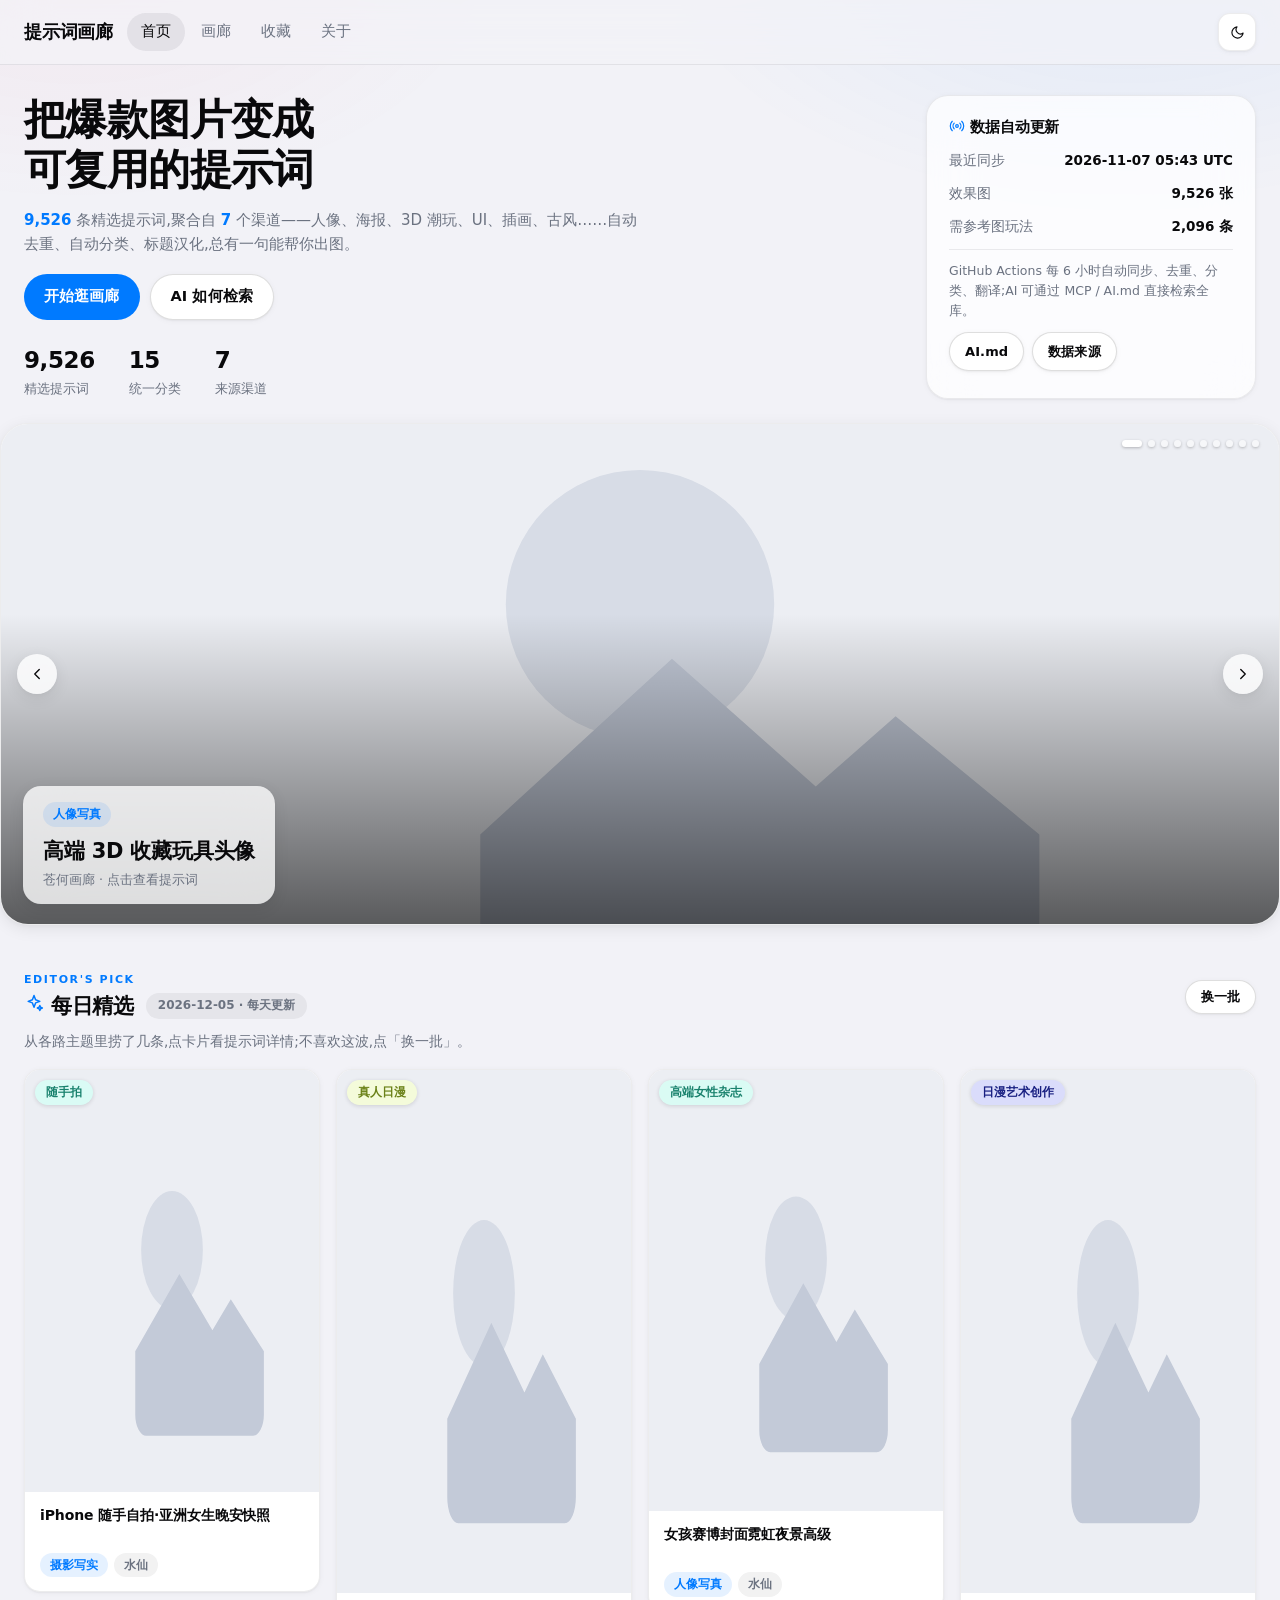
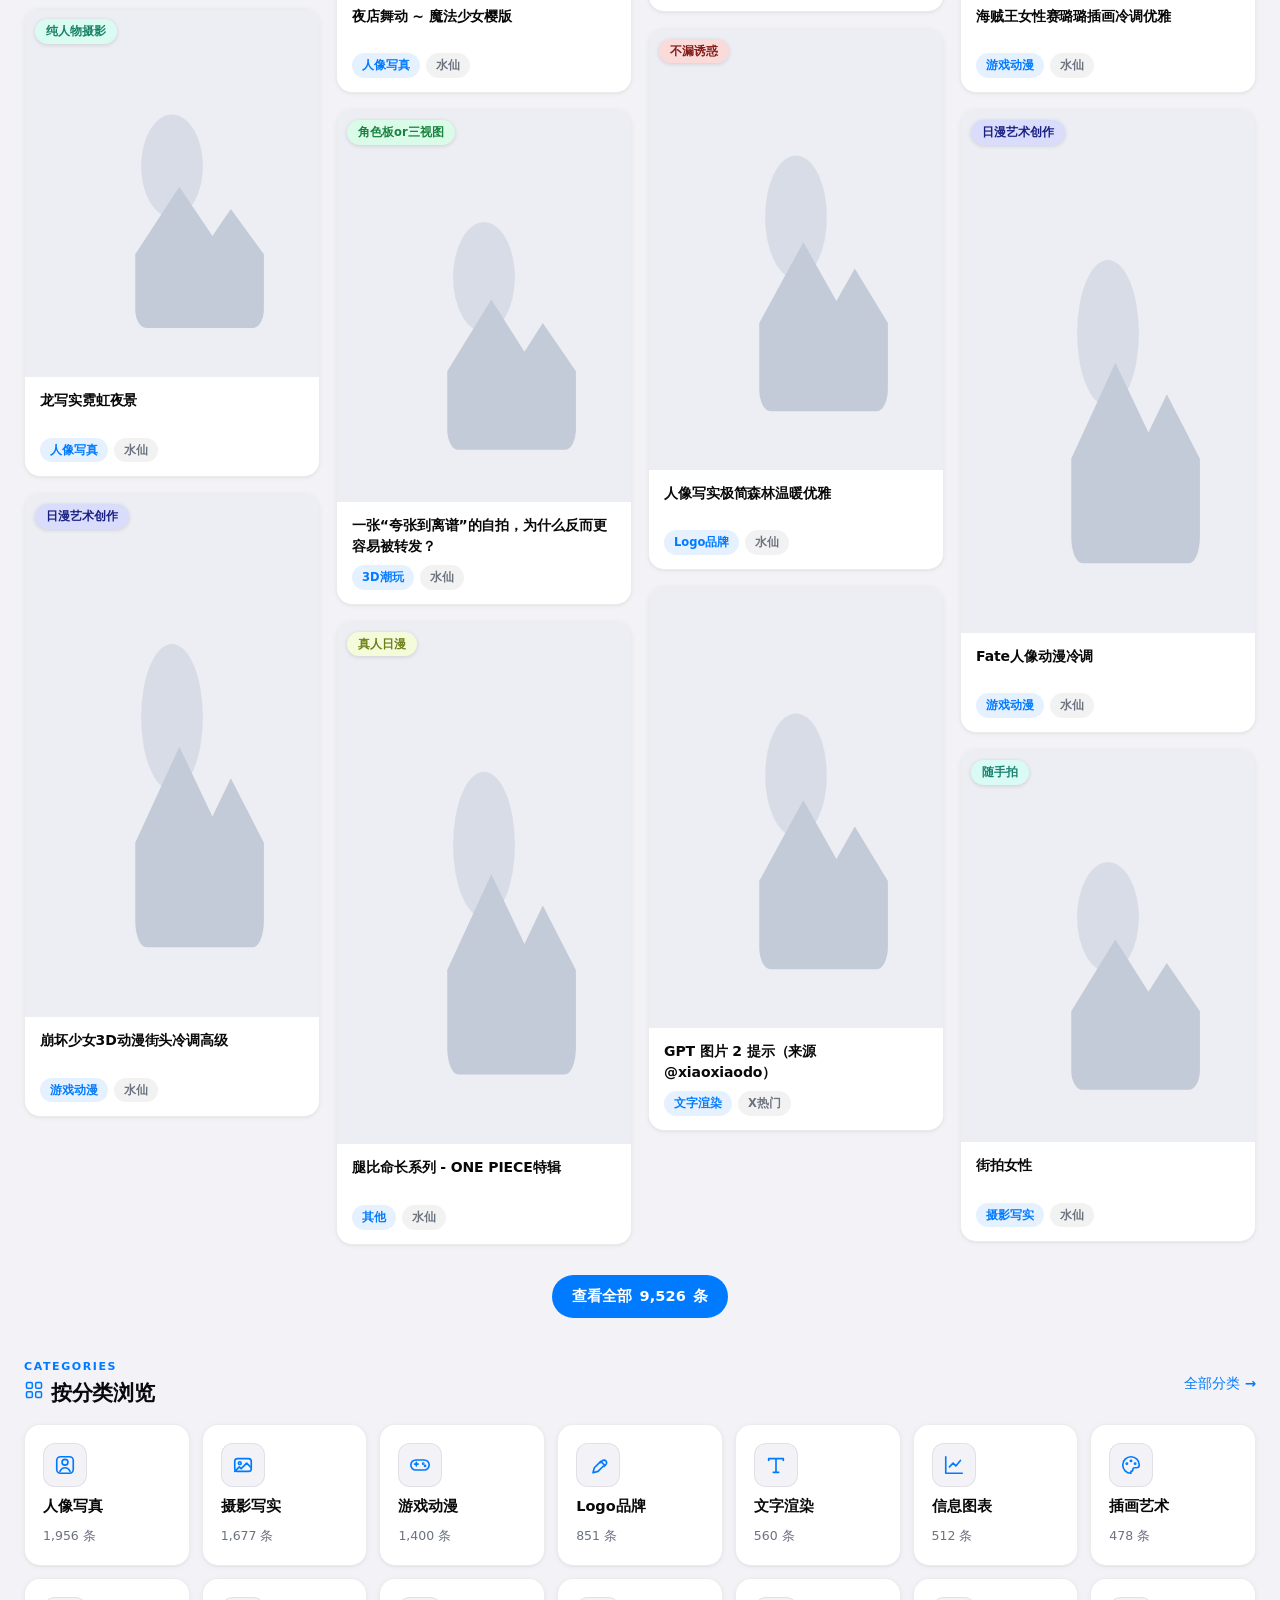
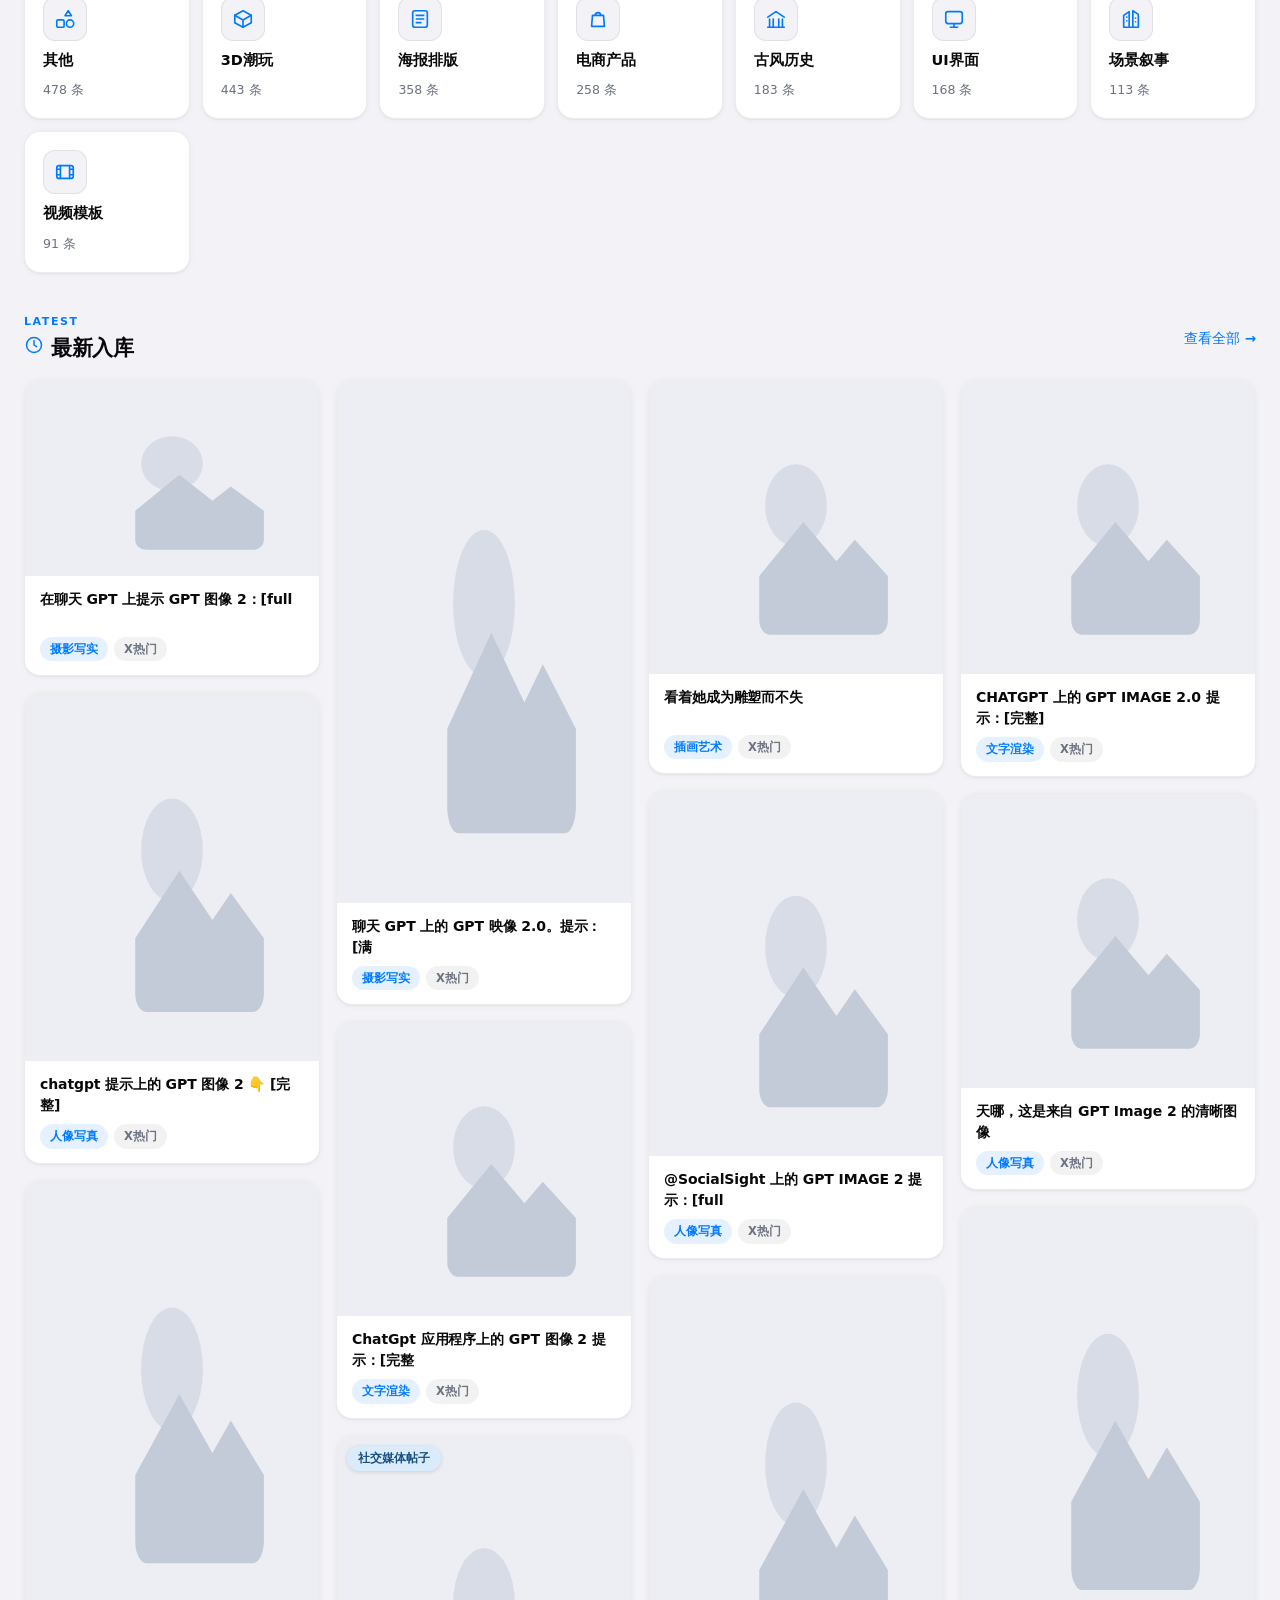
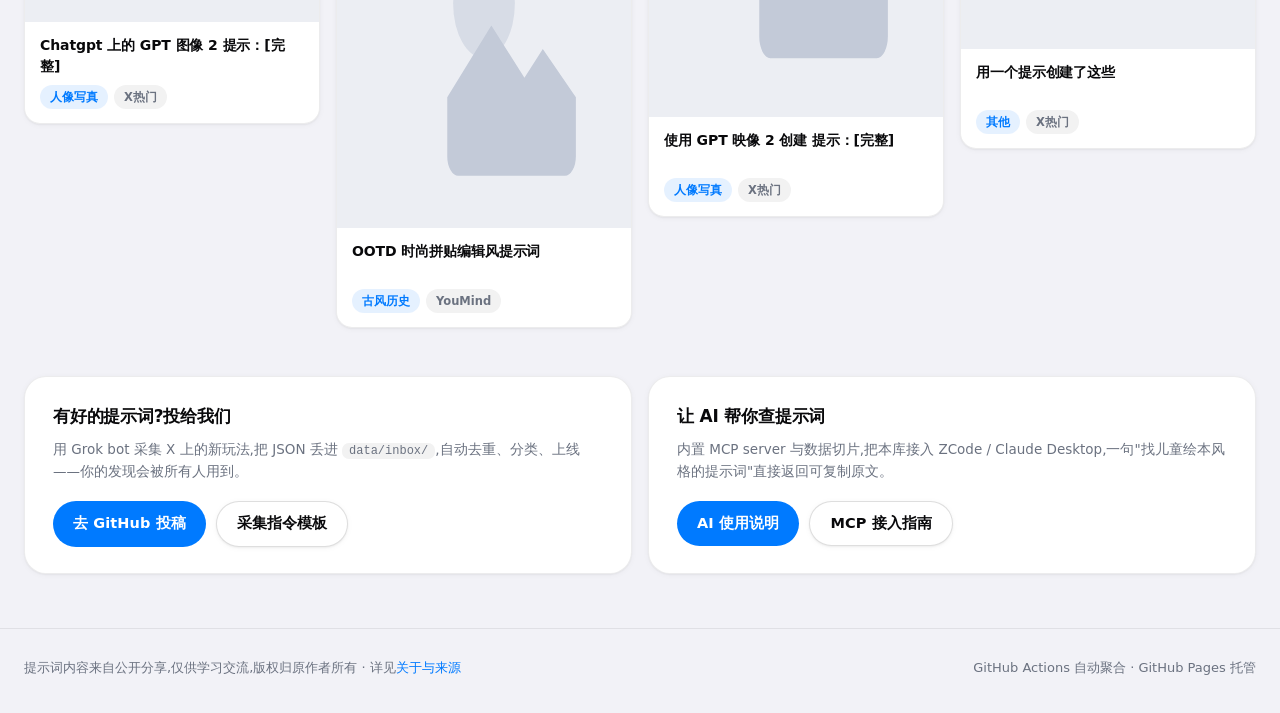
==== index.html @ 96fb5f34 "fix: 灯箱图片加载饥饿——主图 fetchpriority=high 插队,推荐/缩略图去懒加载立即拉取 网格慢图床占满每域名连接时,灯箱新请求排队饿死(复现:点未加载推荐卡后 主图与全部推荐图长" ====
<!DOCTYPE html>
<html lang="zh-CN">
<head>
  <meta charset="UTF-8">
  <meta name="viewport" content="width=device-width, initial-scale=1.0">
  <title>提示词画廊 · GPT Image 2 精选提示词聚合</title>
  <meta name="description" content="多渠道聚合的 GPT Image 2 提示词画廊:精选案例、分类导航、一键复制,支持 AI 检索。">
  <link rel="stylesheet" href="assets/css/style.css?v=18">
</head>
<body data-page="home">
  <header class="site-header">
    <div class="container inner">
      <a class="logo" href="index.html">提示词画廊</a>
      <nav class="nav">
        <a href="index.html" data-nav="home">首页</a>
        <a href="gallery.html" data-nav="gallery">画廊</a>
        <a href="favorites.html" data-nav="favorites">收藏</a>
        <a href="about.html" data-nav="about">关于</a>
      </nav>
      <div class="header-right">
        <button class="icon-btn" id="themeToggle" title="切换明暗主题" aria-label="切换明暗主题"></button>
      </div>
    </div>
  </header>

  <main>
    <!-- 双栏 Hero(信息位:标题+描述+CTA+统计 / 右侧数据卡) -->
    <section class="hero container">
      <div class="hero-grid">
        <div class="hero-left">
          <h1>把爆款图片变成<br>可复用的提示词</h1>
          <p class="sub"><b id="heroTotal">—</b> 条精选提示词,聚合自 <b id="heroSources">—</b> 个渠道——人像、海报、3D 潮玩、UI、插画、古风……自动去重、自动分类、标题汉化,总有一句能帮你出图。</p>
          <div class="hero-cta">
            <a class="btn blue" href="gallery.html">开始逛画廊</a>
            <a class="btn secondary" href="about.html">AI 如何检索</a>
          </div>
          <div class="hero-stats" id="heroStats"></div>
        </div>
        <aside class="hero-side card-glass">
          <div class="hs-title"><svg class="ico-svg" viewBox="0 0 24 24" fill="none" stroke="currentColor" stroke-width="1.8" stroke-linecap="round" stroke-linejoin="round"><circle cx="12" cy="12" r="2"/><path d="M7.8 16.2a6 6 0 0 1 0-8.4M16.2 7.8a6 6 0 0 1 0 8.4M4.9 19.1a10 10 0 0 1 0-14.2M19.1 4.9a10 10 0 0 1 0 14.2"/></svg> 数据自动更新</div>
          <div class="hs-row"><span>最近同步</span><b id="hsUpdated">—</b></div>
          <div class="hs-row"><span>效果图</span><b id="hsImages">—</b></div>
          <div class="hs-row"><span>需参考图玩法</span><b id="hsRef">—</b></div>
          <div class="hs-note">GitHub Actions 每 6 小时自动同步、去重、分类、翻译;AI 可通过 MCP / AI.md 直接检索全库。</div>
          <div class="hs-actions">
            <a class="btn secondary" href="AI.md" target="_blank">AI.md</a>
            <a class="btn secondary" href="ATTRIBUTION.md" target="_blank">数据来源</a>
          </div>
        </aside>
      </div>
    </section>

    <section class="carousel-section container">
      <div class="carousel" id="carousel">
        <div class="carousel-track" id="carouselTrack"></div>
        <button class="carousel-arrow prev" title="上一张">‹</button>
        <button class="carousel-arrow next" title="下一张">›</button>
        <div class="carousel-dots" id="carouselDots"></div>
      </div>
    </section>

    <section class="container">
      <div class="section-head">
        <div class="sh-left">
          <span class="sh-label">Editor's Pick</span>
          <div class="sh-title-row">
            <h2><svg class="sh-ico" viewBox="0 0 24 24" fill="none" stroke="currentColor" stroke-width="1.8" stroke-linecap="round" stroke-linejoin="round"><path d="M12 3l1.9 5.1L19 10l-5.1 1.9L12 17l-1.9-5.1L5 10l5.1-1.9z"/><path d="M19 15l.9 2.1L22 18l-2.1.9L19 21l-.9-2.1L16 18l2.1-.9z"/></svg> 每日精选</h2>
            <span class="daily-badge" id="dailyBadge"></span>
          </div>
        </div>
        <button class="btn secondary btn-sm push" id="dailyShuffle">换一批</button>
      </div>
      <p class="sec-sub">从各路主题里捞了几条,点卡片看提示词详情;不喜欢这波,点「换一批」。</p>
      <div class="waterfall" id="dailyGrid"></div>
      <div class="daily-more"><a class="btn blue" href="gallery.html?sort=hot">查看全部 <span id="dailyMoreN"></span> 条</a></div>
    </section>

    <section class="container">
      <div class="section-head">
        <div class="sh-left">
          <span class="sh-label">Categories</span>
          <h2><svg class="sh-ico" viewBox="0 0 24 24" fill="none" stroke="currentColor" stroke-width="1.8" stroke-linecap="round" stroke-linejoin="round"><rect x="3" y="3" width="7" height="7" rx="1.5"/><rect x="14" y="3" width="7" height="7" rx="1.5"/><rect x="3" y="14" width="7" height="7" rx="1.5"/><rect x="14" y="14" width="7" height="7" rx="1.5"/></svg> 按分类浏览</h2>
        </div>
        <a class="more" href="gallery.html">全部分类 →</a>
      </div>
      <div class="cat-grid" id="catGrid"></div>
    </section>

    <section class="container">
      <div class="section-head">
        <div class="sh-left">
          <span class="sh-label">Latest</span>
          <h2><svg class="sh-ico" viewBox="0 0 24 24" fill="none" stroke="currentColor" stroke-width="1.8" stroke-linecap="round" stroke-linejoin="round"><circle cx="12" cy="12" r="9"/><path d="M12 7v5l3 2"/></svg> 最新入库</h2>
        </div>
        <a class="more" href="gallery.html?sort=new">查看全部 →</a>
      </div>
      <div class="waterfall" id="latestGrid"></div>
    </section>

    <!-- 底部 CTA(水仙式双卡) -->
    <section class="container">
      <div class="cta-grid">
        <div class="cta-card">
          <h3>有好的提示词?投给我们</h3>
          <p>用 Grok bot 采集 X 上的新玩法,把 JSON 丢进 <code>data/inbox/</code>,自动去重、分类、上线——你的发现会被所有人用到。</p>
          <div class="cta-actions">
            <a class="btn blue" href="https://github.com/" target="_blank" rel="noreferrer">去 GitHub 投稿</a>
            <a class="btn secondary" href="grok-collect-prompt.txt" target="_blank">采集指令模板</a>
          </div>
        </div>
        <div class="cta-card">
          <h3>让 AI 帮你查提示词</h3>
          <p>内置 MCP server 与数据切片,把本库接入 ZCode / Claude Desktop,一句"找儿童绘本风格的提示词"直接返回可复制原文。</p>
          <div class="cta-actions">
            <a class="btn blue" href="AI.md" target="_blank">AI 使用说明</a>
            <a class="btn secondary" href="mcp/README.md" target="_blank">MCP 接入指南</a>
          </div>
        </div>
      </div>
    </section>
  </main>

  <footer class="site-footer">
    <div class="container inner">
      <span>提示词内容来自公开分享,仅供学习交流,版权归原作者所有 · 详见<a href="about.html">关于与来源</a></span>
      <span>GitHub Actions 自动聚合 · GitHub Pages 托管</span>
    </div>
  </footer>

  <script src="settings.js?v=18"></script>
  <script src="settings.local.js?v=18"></script>
  <script src="assets/js/data-loader.js?v=18"></script>
  <script src="assets/js/app.js?v=18"></script>
  <script src="assets/js/home.js?v=18"></script>
</body>
</html>
---- assets/css/style.css ----
/* ============================================================
   提示词画廊 · shadcn/ui × iOS 设计语言(浅色明亮 · 毛玻璃)
   ============================================================ */
:root {
  /* shadcn zinc 中性色 + iOS 分组背景 */
  --bg: #f2f2f7;                       /* iOS systemGroupedBackground */
  --card: #ffffff;
  --card-glass: rgba(255, 255, 255, 0.72);
  --card-glass-strong: rgba(255, 255, 255, 0.88);
  --fg: #09090b;                       /* zinc-950 */
  --muted-fg: #6b7280;                 /* zinc-500 */
  --faint-fg: #a1a1aa;                 /* zinc-400 */
  --border: rgba(24, 24, 27, 0.08);    /* hairline */
  --border-strong: rgba(24, 24, 27, 0.14);
  --ring: rgba(0, 122, 255, 0.35);     /* iOS blue focus ring */
  --blue: #007aff;                     /* iOS systemBlue */
  --blue-soft: rgba(0, 122, 255, 0.1);
  --green: #34c759;                    /* iOS systemGreen */
  --pink: #ff375f;
  --radius-sm: 10px;
  --radius: 16px;
  --radius-lg: 22px;
  --radius-xl: 28px;
  --shadow-sm: 0 1px 2px rgba(24, 24, 27, 0.05), 0 1px 6px rgba(24, 24, 27, 0.04);
  --shadow-md: 0 4px 16px rgba(24, 24, 27, 0.08), 0 2px 4px rgba(24, 24, 27, 0.04);
  --shadow-lg: 0 20px 60px rgba(24, 24, 27, 0.16);
  --glass-blur: blur(24px) saturate(1.8);
  --header-bg: rgba(242, 242, 247, 0.78);
}

/* 可选暗色(保留切换能力,默认浅色) */
[data-theme="dark"] {
  --bg: #0b0d12;
  --card: #16181f;
  --card-glass: rgba(22, 24, 31, 0.66);
  --card-glass-strong: rgba(22, 24, 31, 0.9);
  --fg: #f4f4f5;
  --muted-fg: #9ca3af;
  --faint-fg: #6b7280;
  --border: rgba(255, 255, 255, 0.09);
  --border-strong: rgba(255, 255, 255, 0.18);
  --ring: rgba(10, 132, 255, 0.45);
  --blue: #0a84ff;
  --blue-soft: rgba(10, 132, 255, 0.16);
  --shadow-sm: 0 1px 3px rgba(0, 0, 0, 0.4);
  --shadow-md: 0 6px 24px rgba(0, 0, 0, 0.45);
  --shadow-lg: 0 24px 70px rgba(0, 0, 0, 0.55);
  --header-bg: rgba(13, 15, 20, 0.72);
}

* { box-sizing: border-box; }
html { scroll-behavior: smooth; }

body {
  margin: 0;
  background: var(--bg);
  color: var(--fg);
  font-family: -apple-system, BlinkMacSystemFont, "SF Pro Text", "PingFang SC",
    "Microsoft YaHei UI", "Microsoft YaHei", system-ui, sans-serif;
  line-height: 1.62;
  min-height: 100vh;
  -webkit-font-smoothing: antialiased;
  transition: background 0.3s ease, color 0.3s ease;
}

/* 明亮环境光晕(iOS 壁纸感,极克制) */
body::before {
  content: "";
  position: fixed; inset: 0; z-index: -1; pointer-events: none;
  background:
    radial-gradient(760px 420px at 88% -6%, rgba(0, 122, 255, 0.07), transparent 62%),
    radial-gradient(700px 400px at 6% -4%, rgba(255, 55, 95, 0.05), transparent 60%),
    radial-gradient(680px 420px at 55% 108%, rgba(52, 199, 89, 0.05), transparent 60%);
}
[data-theme="dark"] body::before {
  background:
    radial-gradient(760px 420px at 88% -6%, rgba(10, 132, 255, 0.12), transparent 62%),
    radial-gradient(700px 400px at 6% -4%, rgba(191, 90, 242, 0.09), transparent 60%);
}

::selection { background: rgba(0, 122, 255, 0.18); }

::-webkit-scrollbar { width: 10px; height: 10px; }
::-webkit-scrollbar-thumb { background: rgba(24, 24, 27, 0.18); border-radius: 999px; border: 2px solid transparent; background-clip: padding-box; }
::-webkit-scrollbar-thumb:hover { background: rgba(24, 24, 27, 0.3); background-clip: padding-box; }
[data-theme="dark"] ::-webkit-scrollbar-thumb { background: rgba(255,255,255,0.18); background-clip: padding-box; }
::-webkit-scrollbar-track { background: transparent; }

a { color: var(--blue); text-decoration: none; }
a:hover { text-decoration: none; }
img { max-width: 100%; display: block; }
button { font-family: inherit; }
:focus-visible { outline: none; box-shadow: 0 0 0 3px var(--ring); border-radius: 10px; }

.container { max-width: 1320px; margin: 0 auto; padding: 0 24px; }

/* ---------- 顶栏(iOS 毛玻璃 bar) ---------- */
.site-header {
  position: sticky; top: 0; z-index: 50;
  backdrop-filter: var(--glass-blur);
  -webkit-backdrop-filter: var(--glass-blur);
  background: var(--header-bg);
  border-bottom: 1px solid var(--border);
}
.site-header .inner { display: flex; align-items: center; gap: 14px; height: 64px; }
.logo {
  font-weight: 800; font-size: 18px; letter-spacing: -0.2px; white-space: nowrap;
  color: var(--fg);
}
.logo b { color: var(--blue); font-weight: 800; }
.nav { display: flex; gap: 2px; flex: 1; }
.nav a {
  color: var(--muted-fg); padding: 7px 14px; border-radius: 999px; font-size: 14.5px;
  font-weight: 550; white-space: nowrap; transition: color 0.15s, background 0.15s;
}
.nav a:hover { color: var(--fg); background: rgba(24, 24, 27, 0.05); }
.nav a.active { color: var(--fg); background: rgba(24, 24, 27, 0.07); }
[data-theme="dark"] .nav a:hover { background: rgba(255,255,255,0.06); }
[data-theme="dark"] .nav a.active { background: rgba(255,255,255,0.1); }
.header-right { display: flex; gap: 8px; align-items: center; }
.icon-btn {
  width: 38px; height: 38px; border-radius: 12px; cursor: pointer;
  background: var(--card); border: 1px solid var(--border); color: var(--fg);
  font-size: 15px; display: flex; align-items: center; justify-content: center;
  box-shadow: var(--shadow-sm);
  transition: transform 0.15s, background 0.15s;
}
.icon-btn:hover { transform: translateY(-1px); background: var(--card); }

/* ---------- Hero(双栏信息位:左标题/描述/CTA/统计,右数据卡) ---------- */
.hero { padding: 30px 24px 4px; }
.hero-grid { display: grid; grid-template-columns: minmax(0, 1fr) 330px; gap: 26px; align-items: stretch; }
@media (max-width: 960px) { .hero-grid { grid-template-columns: 1fr; } }
.hero h1 {
  font-size: clamp(28px, 3.6vw, 42px); margin: 0 0 12px;
  font-weight: 800; letter-spacing: -0.6px; line-height: 1.2;
  color: var(--fg);
}
.hero .sub {
  color: var(--muted-fg); font-size: 15px; max-width: 620px; margin: 0 0 18px;
}
.hero .sub b { color: var(--blue); font-weight: 750; }
.hero-cta { display: flex; gap: 10px; flex-wrap: wrap; margin-bottom: 22px; }
.hero-stats { display: flex; flex-wrap: wrap; gap: 10px 34px; }
.hero-stats .s .n { font-size: 23px; font-weight: 800; letter-spacing: -0.4px; color: var(--fg); }
.hero-stats .s .l { color: var(--muted-fg); font-size: 12.5px; }

/* 右侧数据卡 */
.card-glass {
  background: var(--card-glass);
  border: 1px solid var(--border); border-radius: var(--radius-lg);
  backdrop-filter: var(--glass-blur); -webkit-backdrop-filter: var(--glass-blur);
  box-shadow: var(--shadow-sm);
  padding: 20px 22px;
}
.hero-side { display: flex; flex-direction: column; gap: 11px; }
.hs-title { font-weight: 750; font-size: 14.5px; letter-spacing: -0.1px; }
.hs-row { display: flex; justify-content: space-between; align-items: baseline; font-size: 13.5px; color: var(--muted-fg); }
.hs-row b { color: var(--fg); font-weight: 700; }
.hs-note { font-size: 12.5px; color: var(--muted-fg); line-height: 1.6; border-top: 1px solid var(--border); padding-top: 11px; }
.hs-actions { display: flex; gap: 8px; }
.hs-actions .btn { padding: 8px 15px; font-size: 13px; }

/* ---------- 搜索条(通用) ---------- */
.hero-search {
  margin: 20px auto 0; display: flex; gap: 8px; max-width: 640px;
  padding: 7px 7px 7px 20px; border-radius: 999px;
  background: var(--card-glass);
  border: 1px solid var(--border);
  backdrop-filter: var(--glass-blur); -webkit-backdrop-filter: var(--glass-blur);
  box-shadow: var(--shadow-sm);
  transition: box-shadow 0.2s, border-color 0.2s;
}
.hero-search:focus-within { border-color: var(--blue); box-shadow: 0 0 0 4px var(--ring), var(--shadow-sm); }
.hero-search input {
  flex: 1; padding: 9px 0; font-size: 15.5px;
  background: transparent; color: var(--fg); border: none; outline: none; min-width: 0;
}
.hero-search input::placeholder { color: var(--faint-fg); }
.hero-search .btn { border-radius: 999px; }

/* ---------- 按钮(shadcn primary/secondary × iOS 胶囊) ---------- */
.btn {
  display: inline-flex; align-items: center; gap: 7px;
  padding: 10px 20px; border-radius: 999px; border: none; cursor: pointer;
  font-size: 14.5px; font-weight: 650; letter-spacing: 0.1px;
  background: var(--fg); color: var(--card);
  transition: transform 0.12s, opacity 0.15s, box-shadow 0.15s;
}
.btn:hover { transform: translateY(-1px); opacity: 0.92; }
.btn:active { transform: scale(0.98); }
.btn.blue { background: var(--blue); color: #fff; }
.btn.secondary {
  background: var(--card); color: var(--fg); border: 1px solid var(--border-strong);
  box-shadow: var(--shadow-sm);
}
.btn.secondary:hover { background: var(--card); opacity: 1; border-color: rgba(24,24,27,0.22); }

/* ---------- 区块标题 ---------- */
.section-head { display: flex; align-items: center; gap: 12px; margin: 40px 0 14px; flex-wrap: wrap; }
.section-head h2 { font-size: 21px; margin: 0; font-weight: 750; letter-spacing: -0.3px; }
.section-head .more { font-size: 13.5px; color: var(--blue); font-weight: 550; margin-left: auto; }
.section-head .more:hover { opacity: 0.8; }
.sh-left { display: flex; flex-direction: column; gap: 0; }
.sh-title-row { display: flex; align-items: center; gap: 12px; flex-wrap: wrap; }
.section-head .push { margin-left: auto; }
.daily-more { text-align: center; margin-top: 30px; }
.sh-label {
  font-size: 11px; font-weight: 750; letter-spacing: 1.6px; text-transform: uppercase;
  color: var(--blue);
}
.sec-sub { color: var(--muted-fg); font-size: 13.5px; margin: -6px 0 16px; }
.btn-sm { padding: 7px 15px; font-size: 13px; }

/* 每日精选日期徽标 */
.daily-badge {
  font-size: 12px; font-weight: 650; color: var(--muted-fg);
  background: rgba(24, 24, 27, 0.055); border-radius: 999px; padding: 3px 12px;
}
[data-theme="dark"] .daily-badge { background: rgba(255,255,255,0.08); }

/* ---------- 底部 CTA 双卡 ---------- */
.cta-grid { display: grid; grid-template-columns: 1fr 1fr; gap: 16px; margin-top: 48px; }
@media (max-width: 820px) { .cta-grid { grid-template-columns: 1fr; } }
.cta-card {
  background: var(--card); border: 1px solid var(--border); border-radius: var(--radius-lg);
  box-shadow: var(--shadow-sm); padding: 26px 28px;
}
.cta-card h3 { margin: 0 0 8px; font-size: 17px; font-weight: 750; letter-spacing: -0.2px; }
.cta-card p { margin: 0 0 18px; color: var(--muted-fg); font-size: 13.5px; }
.cta-card code { background: rgba(24, 24, 27, 0.055); padding: 1px 7px; border-radius: 7px; font-size: 12px; }
[data-theme="dark"] .cta-card code { background: rgba(255,255,255,0.08); }
.cta-actions { display: flex; gap: 10px; flex-wrap: wrap; }

/* ---------- 轮播(iOS 圆角大卡,置顶) ---------- */
.carousel-section { padding: 20px 0 6px; }
.carousel {
  position: relative; border-radius: var(--radius-xl); overflow: hidden;
  background: var(--card);
  box-shadow: var(--shadow-md);
  border: 1px solid var(--border);
}
.carousel-track { display: flex; transition: transform 0.55s cubic-bezier(0.32, 0.72, 0, 1); }
.carousel-slide {
  min-width: 100%; position: relative; cursor: pointer;
  aspect-ratio: 21 / 9; max-height: 500px; overflow: hidden;
}
@media (max-width: 720px) { .carousel-slide { aspect-ratio: 4 / 3; } }
.carousel-slide img { width: 100%; height: 100%; object-fit: cover; }
.carousel-slide .shade {
  position: absolute; inset: 0;
  background: linear-gradient(180deg, rgba(0,0,0,0) 38%, rgba(0, 0, 0, 0.62) 100%);
}
.carousel-caption {
  position: absolute; left: 22px; bottom: 20px;
  padding: 14px 20px; border-radius: 18px; max-width: min(620px, 82%);
  background: rgba(255, 255, 255, 0.78);
  backdrop-filter: var(--glass-blur); -webkit-backdrop-filter: var(--glass-blur);
  box-shadow: var(--shadow-md);
}
.carousel-caption .tag {
  display: inline-block; font-size: 12px; font-weight: 650; padding: 3px 10px; border-radius: 999px;
  background: var(--blue-soft); color: var(--blue); margin-bottom: 7px;
}
.carousel-caption h3 { margin: 0 0 2px; font-size: clamp(16px, 2.2vw, 21px); font-weight: 750; color: var(--fg); letter-spacing: -0.2px; }
.carousel-caption .src { color: var(--muted-fg); font-size: 12.5px; }
.carousel-arrow {
  position: absolute; top: 50%; transform: translateY(-50%);
  width: 40px; height: 40px; border-radius: 50%;
  border: none; background: rgba(255, 255, 255, 0.82);
  backdrop-filter: blur(16px) saturate(1.6); -webkit-backdrop-filter: blur(16px) saturate(1.6);
  color: var(--fg); font-size: 17px; cursor: pointer; z-index: 2;
  box-shadow: var(--shadow-md);
  display: flex; align-items: center; justify-content: center;
  transition: transform 0.15s, background 0.15s;
}
.carousel-arrow:hover { transform: translateY(-50%) scale(1.07); background: rgba(255,255,255,0.95); }
.carousel-arrow.prev { left: 16px; }
.carousel-arrow.next { right: 16px; }
.carousel-dots { position: absolute; right: 20px; top: 16px; display: flex; gap: 6px; z-index: 2; }
.carousel-dots span {
  width: 7px; height: 7px; border-radius: 999px; background: rgba(255, 255, 255, 0.55);
  cursor: pointer; transition: all 0.25s;
  box-shadow: 0 1px 3px rgba(0,0,0,0.25);
}
.carousel-dots span.on { background: #fff; width: 20px; }

/* ---------- 分类卡片(shadcn card) ---------- */
.cat-grid {
  display: grid; gap: 12px;
  grid-template-columns: repeat(auto-fill, minmax(158px, 1fr));
}
.cat-card {
  display: flex; flex-direction: column; gap: 8px; align-items: flex-start;
  padding: 18px; border-radius: var(--radius);
  background: var(--card); border: 1px solid var(--border);
  box-shadow: var(--shadow-sm);
  transition: transform 0.18s, box-shadow 0.18s, border-color 0.18s;
}
.cat-card:hover { transform: translateY(-3px); box-shadow: var(--shadow-md); border-color: var(--border-strong); }
.cat-card .ico {
  font-size: 24px; width: 44px; height: 44px; border-radius: 12px;
  display: flex; align-items: center; justify-content: center;
  background: var(--bg); border: 1px solid var(--border);
}
.cat-card .name { font-weight: 700; font-size: 14.5px; color: var(--fg); }
.cat-card .count { color: var(--muted-fg); font-size: 12.5px; }

/* ---------- 统计条 ---------- */
.stats-bar {
  display: flex; flex-wrap: wrap; gap: 12px 44px;
  padding: 22px 28px; margin-top: 36px;
  background: var(--card); border: 1px solid var(--border); border-radius: var(--radius-lg);
  box-shadow: var(--shadow-sm);
}
.stats-bar .item .num { font-size: 26px; font-weight: 800; letter-spacing: -0.5px; color: var(--fg); }
.stats-bar .item .lbl { color: var(--muted-fg); font-size: 12.5px; }

/* ---------- 瀑布流(JS masonry:最短列分配,底部紧凑) ---------- */
.waterfall { display: flex; gap: 16px; align-items: flex-start; margin-top: 8px; }
.waterfall .m-col { flex: 1 1 0; min-width: 0; display: flex; flex-direction: column; gap: 16px; }
.card {
  background: var(--card); border: 1px solid var(--border);
  border-radius: var(--radius); overflow: hidden; cursor: pointer;
  box-shadow: var(--shadow-sm);
  transition: transform 0.18s, box-shadow 0.18s, opacity 0.4s;
}
.card:hover { transform: translateY(-3px); box-shadow: var(--shadow-md); }
.card .thumb { position: relative; background: var(--bg); min-height: 120px; overflow: hidden; }
.card .thumb img {
  width: 100%; opacity: 0; transition: opacity 0.35s ease, transform 0.4s cubic-bezier(0.32, 0.72, 0, 1);
}
.card .thumb img.ok { opacity: 1; }
.card:hover .thumb img { transform: scale(1.035); }
.card .thumb .ph {
  width: 100%; aspect-ratio: 4/3; display: flex; align-items: center; justify-content: center;
  color: var(--faint-fg);
}
.card .fav-btn {
  position: absolute; top: 10px; right: 10px; z-index: 2;
  width: 34px; height: 34px; border-radius: 50%; border: none; cursor: pointer;
  background: rgba(255, 255, 255, 0.8); color: var(--fg);
  backdrop-filter: blur(14px) saturate(1.6); -webkit-backdrop-filter: blur(14px) saturate(1.6);
  box-shadow: var(--shadow-sm);
  display: flex; align-items: center; justify-content: center;
  opacity: 0; transform: translateY(-4px); transition: all 0.18s;
}
.card:hover .fav-btn, .card .fav-btn.on { opacity: 1; transform: translateY(0); }
.card .fav-btn.on { color: var(--pink); }
.card .fav-btn.on .ico-svg { fill: var(--pink); stroke: var(--pink); }
.sub-badge {
  position: absolute; top: 10px; left: 10px; z-index: 2;
  max-width: 72%; overflow: hidden; text-overflow: ellipsis; white-space: nowrap;
  font-size: 11.5px; font-weight: 700; padding: 3px 11px; border-radius: 999px;
  background: hsl(var(--sb-h) 80% 92%); color: hsl(var(--sb-h) 68% 30%);
  backdrop-filter: blur(6px); -webkit-backdrop-filter: blur(6px);
  box-shadow: 0 1px 4px rgba(24, 24, 27, 0.14);
}
[data-theme="dark"] .sub-badge {
  background: hsl(var(--sb-h) 45% 20% / 0.9); color: hsl(var(--sb-h) 80% 78%);
}
.card .body { padding: 13px 15px 14px; }
.card .title {
  font-size: 14px; font-weight: 620; margin: 0 0 8px; line-height: 1.5; letter-spacing: -0.1px;
  display: -webkit-box; -webkit-line-clamp: 2; -webkit-box-orient: vertical; overflow: hidden;
  min-height: 2.85em; color: var(--fg);
}
.card .meta { display: flex; flex-wrap: wrap; gap: 6px; align-items: center; }
.chip {
  font-size: 11.5px; font-weight: 600; padding: 3px 10px; border-radius: 999px;
  background: rgba(24, 24, 27, 0.055); color: var(--muted-fg); border: none;
  white-space: nowrap;
}
[data-theme="dark"] .chip { background: rgba(255,255,255,0.08); }
.chip.cat { color: var(--blue); background: var(--blue-soft); }
.chip.ref { color: #b8860b; background: rgba(255, 177, 32, 0.14); }
.chip.src { max-width: 140px; overflow: hidden; text-overflow: ellipsis; }

/* 图标与动效 */
.ico-svg { width: 1em; height: 1em; display: inline-block; vertical-align: -0.12em; flex: none; }
.sh-ico { width: 20px; height: 20px; color: var(--blue); }
.btn .ico-svg, .lb-actions .ico-svg { width: 15px; height: 15px; }
.fav-btn .ico-svg { width: 16px; height: 16px; }
.lb-close .ico-svg { width: 16px; height: 16px; }
.cat-card .ico .ico-svg { width: 22px; height: 22px; }
.carousel-arrow .ico-svg { width: 18px; height: 18px; }
.hs-title .ico-svg { width: 16px; height: 16px; color: var(--blue); }
.card .thumb .ph .ico-svg { width: 30px; height: 30px; }
.card.reveal { opacity: 0; transform: translateY(14px); }
.card.reveal.in { opacity: 1; transform: translateY(0); }

/* ---------- 画廊:毛玻璃悬浮筛选 ---------- */
.filter-wrap { position: sticky; top: 64px; z-index: 30; padding: 0 0 4px; }
.filter-wrap .glass {
  padding: 14px 18px; border-radius: var(--radius-lg);
  background: var(--card-glass);
  border: 1px solid var(--border);
  box-shadow: var(--shadow-sm);
  backdrop-filter: var(--glass-blur); -webkit-backdrop-filter: var(--glass-blur);
}
.filter-row { display: flex; flex-wrap: wrap; gap: 7px; align-items: center; }
.filter-row + .filter-row { margin-top: 10px; }
.filter-row .lbl { color: var(--muted-fg); font-size: 13px; min-width: 50px; font-weight: 550; }
.fchip {
  padding: 5px 13px; border-radius: 999px; font-size: 13px; cursor: pointer;
  background: transparent; color: var(--muted-fg); border: 1px solid transparent;
  font-weight: 550; transition: all 0.15s;
}
.fchip:hover { color: var(--fg); background: rgba(24, 24, 27, 0.05); }
.fchip.on { color: #fff; background: var(--fg); font-weight: 650; }
[data-theme="dark"] .fchip.on { color: var(--card); }
.fchip .n { opacity: 0.55; font-size: 11.5px; margin-left: 3px; }

/* 工具栏 */
.toolbar { display: flex; flex-wrap: wrap; gap: 12px; align-items: center; margin: 16px 0; }
.search-input {
  flex: 1; min-width: 220px; padding: 11px 18px; font-size: 14.5px;
  background: var(--card); color: var(--fg);
  border: 1px solid var(--border); border-radius: 999px; outline: none;
  box-shadow: var(--shadow-sm);
  transition: box-shadow 0.15s, border-color 0.15s;
}
.search-input:focus { border-color: var(--blue); box-shadow: 0 0 0 4px var(--ring); }
.search-input::placeholder { color: var(--faint-fg); }

/* iOS 分段控制器(排序) */
.segmented {
  display: inline-flex; padding: 3px; gap: 2px; border-radius: 999px;
  background: rgba(24, 24, 27, 0.06); border: 1px solid var(--border);
}
[data-theme="dark"] .segmented { background: rgba(255,255,255,0.07); }
.segmented button {
  padding: 6px 16px; border-radius: 999px; border: none; cursor: pointer;
  background: transparent; color: var(--muted-fg); font-size: 13px; font-weight: 600;
  transition: all 0.15s;
}
.segmented button.on {
  background: var(--card); color: var(--fg);
  box-shadow: var(--shadow-sm);
}

/* iOS 开关(仅需参考图) */
.switch-row { display: inline-flex; align-items: center; gap: 9px; color: var(--muted-fg); font-size: 13.5px; cursor: pointer; user-select: none; }
.switch-row input { display: none; }
.switch-row .sw {
  width: 44px; height: 27px; border-radius: 999px; background: rgba(24, 24, 27, 0.16);
  position: relative; transition: background 0.2s; flex: none;
}
[data-theme="dark"] .switch-row .sw { background: rgba(255,255,255,0.16); }
.switch-row .sw::after {
  content: ""; position: absolute; top: 2px; left: 2px; width: 23px; height: 23px;
  border-radius: 50%; background: #fff; box-shadow: 0 1px 4px rgba(0, 0, 0, 0.25);
  transition: transform 0.22s cubic-bezier(0.32, 0.72, 0, 1);
}
.switch-row input:checked + .sw { background: var(--green); }
.switch-row input:checked + .sw::after { transform: translateX(17px); }

.result-info { color: var(--muted-fg); font-size: 13.5px; margin: 4px 0 14px; }
.load-more-wrap { text-align: center; padding: 18px 0 40px; }

/* ---------- 灯箱(iOS Sheet) ---------- */
.lightbox {
  position: fixed; inset: 0; z-index: 100; display: none;
  background: rgba(10, 12, 18, 0.4);
  backdrop-filter: blur(18px) saturate(1.2); -webkit-backdrop-filter: blur(18px) saturate(1.2);
}
[data-theme="dark"] .lightbox { background: rgba(0, 0, 0, 0.55); }
.lightbox.open { display: flex; align-items: center; justify-content: center; padding: 24px; }
.lightbox .box {
  display: grid; grid-template-columns: minmax(0, 1.2fr) minmax(330px, 1fr); gap: 0;
  width: min(1200px, 96vw); max-height: 92vh; position: relative;
  background: var(--card); border-radius: var(--radius-lg);
  overflow: hidden; box-shadow: var(--shadow-lg);
}
@media (max-width: 860px) { .lightbox .box { grid-template-columns: 1fr; overflow-y: auto; } }
.lb-handle {
  position: absolute; top: 9px; left: 50%; transform: translateX(-50%); z-index: 6;
  width: 40px; height: 4.5px; border-radius: 999px; background: rgba(24, 24, 27, 0.22);
}
[data-theme="dark"] .lb-handle { background: rgba(255,255,255,0.25); }
.lightbox .img-side {
  position: relative;
  background: var(--bg); display: flex; flex-direction: column; align-items: center; justify-content: center;
  min-height: 300px; max-height: 92vh; overflow: hidden;
}
.lightbox .img-side img { width: 100%; height: auto; max-height: 80vh; object-fit: contain; }
.lb-thumbs {
  display: flex; gap: 8px; padding: 8px 10px 12px; overflow-x: auto; justify-content: center;
  width: 100%; box-sizing: border-box;
}
.lightbox .img-side img.lb-thumb,
.lb-thumb {
  width: 58px; height: 58px; max-height: 58px; object-fit: cover; border-radius: 8px;
  flex: none; padding: 0; display: block;
  border: 2px solid rgba(24, 24, 27, 0.18); cursor: pointer; opacity: 0.55;
  transition: opacity 0.15s, border-color 0.15s;
}
.lightbox .img-side img.lb-thumb:hover, .lb-thumb:hover { opacity: 1; }
.lightbox .img-side img.lb-thumb.on, .lb-thumb.on { border-color: var(--blue); opacity: 1; }
.lightbox .txt-side { padding: 30px 28px 24px; overflow-y: auto; display: flex; flex-direction: column; gap: 13px; }
.lightbox .txt-side h3 {
  margin: 0; font-size: 19px; line-height: 1.45; font-weight: 750; letter-spacing: -0.2px;
  display: -webkit-box; -webkit-line-clamp: 3; -webkit-box-orient: vertical; overflow: hidden;
}
.lightbox .lb-meta { display: flex; flex-wrap: wrap; gap: 7px; }
.prompt-toolbar { display: flex; gap: 7px; align-items: center; }
.prompt-toolbar .fchip.on { background: var(--fg); color: var(--card); }
.prompt-toolbar .fchip small { opacity: 0.6; font-size: 10px; margin-left: 4px; }
.lightbox .prompt-box {
  background: var(--bg); border: 1px solid var(--border); border-radius: var(--radius-sm);
  padding: 15px 17px; font-size: 13.5px; line-height: 1.75;
  white-space: pre-wrap; word-break: break-word; max-height: 350px; overflow-y: auto;
  font-family: ui-monospace, "Cascadia Code", Consolas, monospace;
  color: var(--fg);
}
.lightbox .lb-actions { display: flex; flex-wrap: wrap; gap: 10px; }
.lightbox .lb-actions .btn { padding: 10px 18px; }
.lb-related { border-top: 1px solid var(--border); margin-top: 14px; padding-top: 14px; }
.lb-rel-head { font-size: 13px; font-weight: 700; margin-bottom: 10px; }
.lb-rel-head .lb-rel-cat { color: var(--muted-fg); font-weight: 550; margin-left: 6px; }
/* 纵向滚动的双列瀑布流(JS 分列,内容只向下生长) */
.lb-rel-row {
  display: flex; gap: 10px; align-items: flex-start;
  max-height: 340px; overflow-y: auto; padding-right: 4px;
}
.lb-rel-row::-webkit-scrollbar { width: 6px; }
.lb-rel-row::-webkit-scrollbar-thumb { background: rgba(24,24,27,0.18); border-radius: 999px; }
.lb-rel-row .m-col { flex: 1 1 0; min-width: 0; display: flex; flex-direction: column; gap: 10px; }
.lb-rel-card {
  display: block; width: 100%;
  border: 1px solid var(--border); border-radius: 12px;
  overflow: hidden; cursor: pointer; background: var(--card); padding: 0; text-align: left;
  transition: border-color 0.15s, transform 0.15s;
}
.lb-rel-card:hover { border-color: var(--blue); transform: translateY(-2px); }
.lb-rel-card img { width: 100%; display: block; background: var(--bg); }
.lb-rel-title {
  display: -webkit-box; -webkit-line-clamp: 2; -webkit-box-orient: vertical; overflow: hidden;
  padding: 6px 9px 9px; font-size: 11.5px; line-height: 1.45; color: var(--fg); font-weight: 600;
}

/* 主图左右切换箭头 */
.lb-nav {
  position: absolute; top: 50%; transform: translateY(-50%); z-index: 4;
  width: 38px; height: 38px; border-radius: 50%; border: none; cursor: pointer;
  background: rgba(255, 255, 255, 0.82); color: var(--fg);
  backdrop-filter: blur(12px); -webkit-backdrop-filter: blur(12px);
  box-shadow: var(--shadow-md);
  align-items: center; justify-content: center;
  transition: transform 0.15s, background 0.15s;
}
.lb-nav:hover { background: #fff; transform: translateY(-50%) scale(1.07); }
.lb-nav.prev { left: 12px; }
.lb-nav.next { right: 12px; }
.lb-nav .ico-svg { width: 17px; height: 17px; }
.lightbox .lb-close {
  position: absolute; top: 14px; right: 16px; z-index: 6;
  width: 34px; height: 34px; border-radius: 50%; border: none;
  background: rgba(24, 24, 27, 0.55); backdrop-filter: blur(10px); -webkit-backdrop-filter: blur(10px);
  color: #fff; font-size: 15px; cursor: pointer;
}
.lightbox .lb-close:hover { background: rgba(24, 24, 27, 0.75); }

/* ---------- 关于页 ---------- */
.prose { max-width: 880px; }
.prose h2 { margin-top: 38px; font-size: 20px; font-weight: 750; letter-spacing: -0.2px; }
.prose table { border-collapse: collapse; width: 100%; font-size: 14px; background: var(--card); border: 1px solid var(--border); border-radius: var(--radius); overflow: hidden; box-shadow: var(--shadow-sm); }
.prose th, .prose td { text-align: left; padding: 10px 14px; border-bottom: 1px solid var(--border); }
.prose tr:last-child td { border-bottom: none; }
.prose th { color: var(--muted-fg); font-weight: 650; background: rgba(24, 24, 27, 0.03); }
[data-theme="dark"] .prose th { background: rgba(255,255,255,0.04); }
.prose code {
  background: rgba(24, 24, 27, 0.055); padding: 1px 7px; border-radius: 7px; font-size: 12.5px;
}
[data-theme="dark"] .prose code { background: rgba(255,255,255,0.08); }

/* ---------- 页脚 ---------- */
.site-footer {
  border-top: 1px solid var(--border); margin-top: 54px; padding: 28px 0 36px;
  color: var(--muted-fg); font-size: 13px;
}
.site-footer .inner { display: flex; flex-wrap: wrap; gap: 8px 26px; justify-content: space-between; }

/* ---------- Toast(iOS 毛玻璃胶囊) ---------- */
.toast {
  position: fixed; left: 50%; bottom: 40px; transform: translateX(-50%) translateY(16px);
  background: var(--card-glass-strong); border: 1px solid var(--border); color: var(--fg);
  padding: 11px 22px; border-radius: 999px; font-size: 14px; font-weight: 550;
  opacity: 0; pointer-events: none; transition: all 0.25s; z-index: 200;
  box-shadow: var(--shadow-md);
  backdrop-filter: var(--glass-blur); -webkit-backdrop-filter: var(--glass-blur);
}
.toast.show { opacity: 1; transform: translateX(-50%) translateY(0); }

/* ---------- 骨架 ---------- */
.skeleton {
  border-radius: var(--radius); break-inside: avoid; margin-bottom: 16px; height: 190px;
  background: linear-gradient(100deg, rgba(24,24,27,0.04) 40%, rgba(24,24,27,0.08) 50%, rgba(24,24,27,0.04) 60%);
  background-size: 200% 100%; animation: shimmer 1.4s infinite;
}
[data-theme="dark"] .skeleton {
  background: linear-gradient(100deg, rgba(255,255,255,0.05) 40%, rgba(255,255,255,0.1) 50%, rgba(255,255,255,0.05) 60%);
  background-size: 200% 100%;
}
@keyframes shimmer { to { background-position: -200% 0; } }

.empty-tip { color: var(--muted-fg); text-align: center; padding: 64px 0; font-size: 15px; }

@media (max-width: 640px) {
  .hero { padding-top: 42px; }
  .nav a { padding: 7px 10px; font-size: 13.5px; }
  .carousel-caption { left: 12px; bottom: 12px; padding: 10px 14px; }
  .stats-bar { gap: 10px 26px; }
}
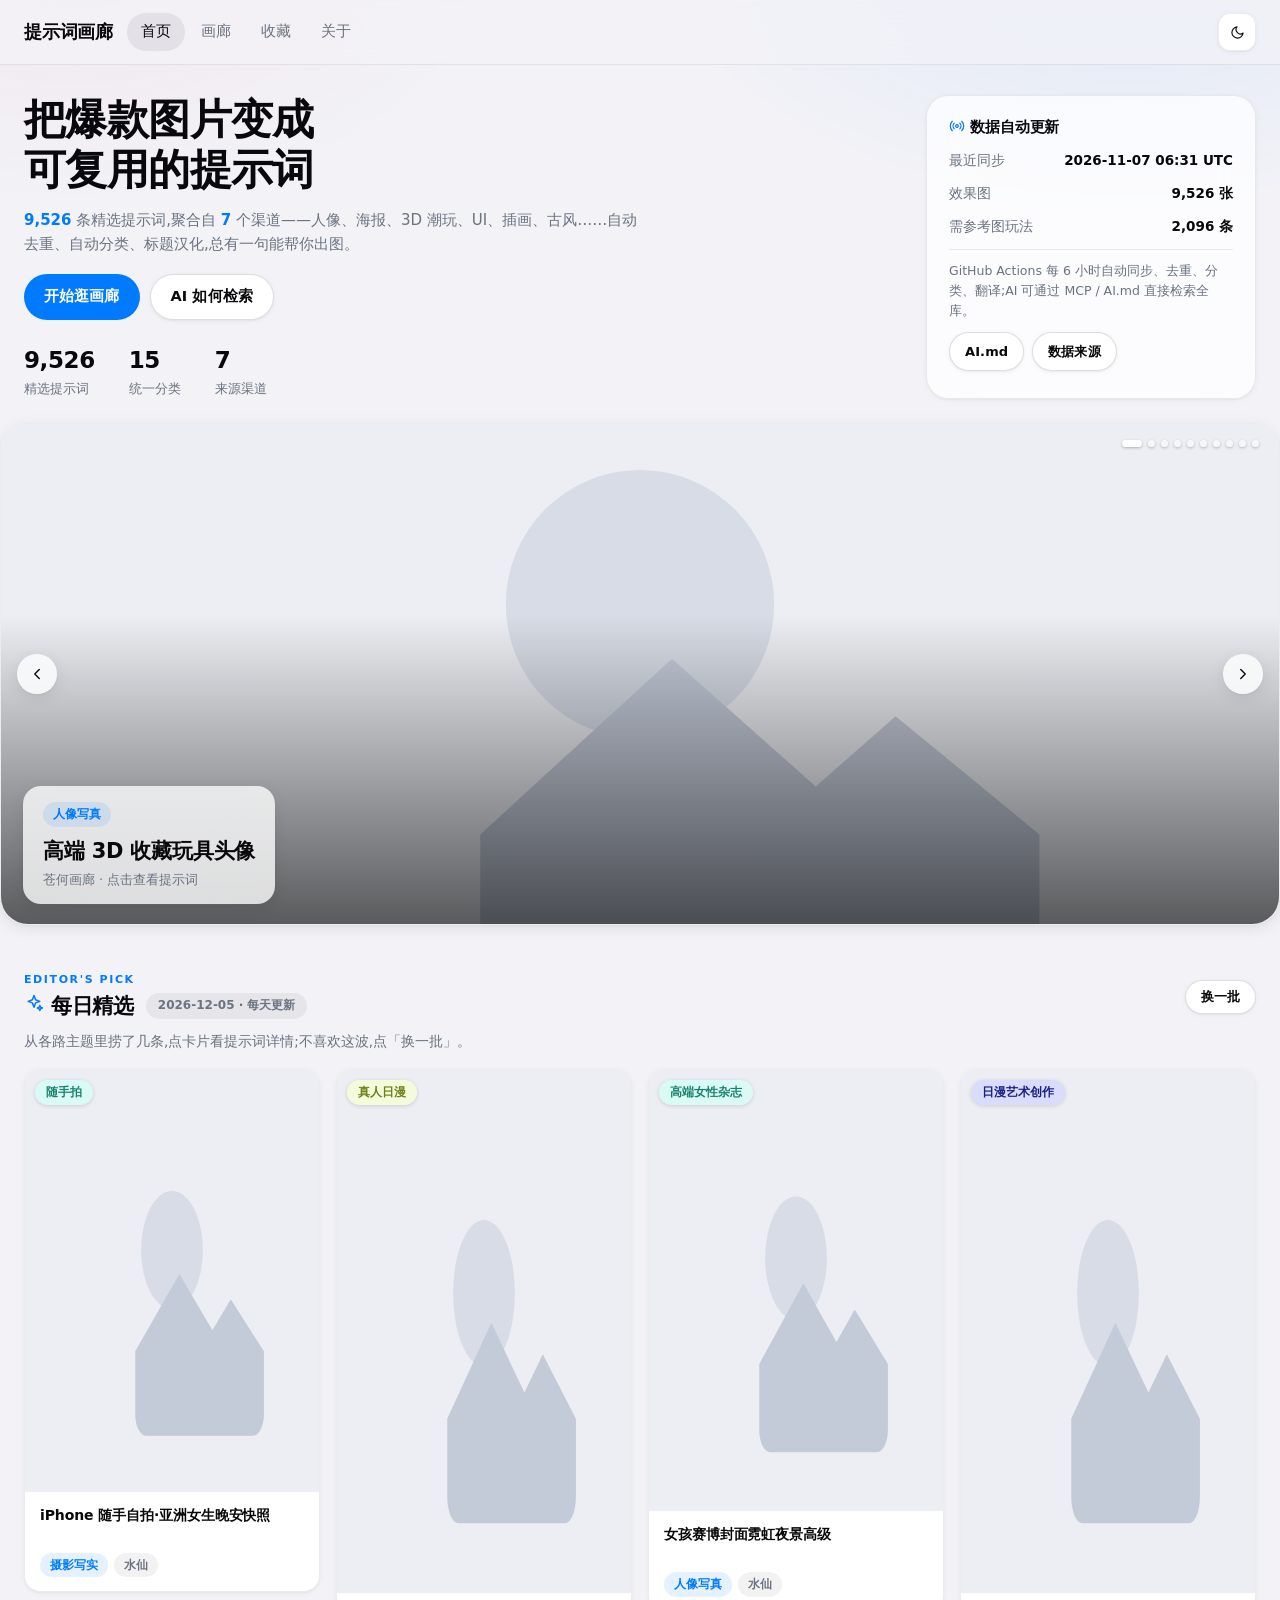
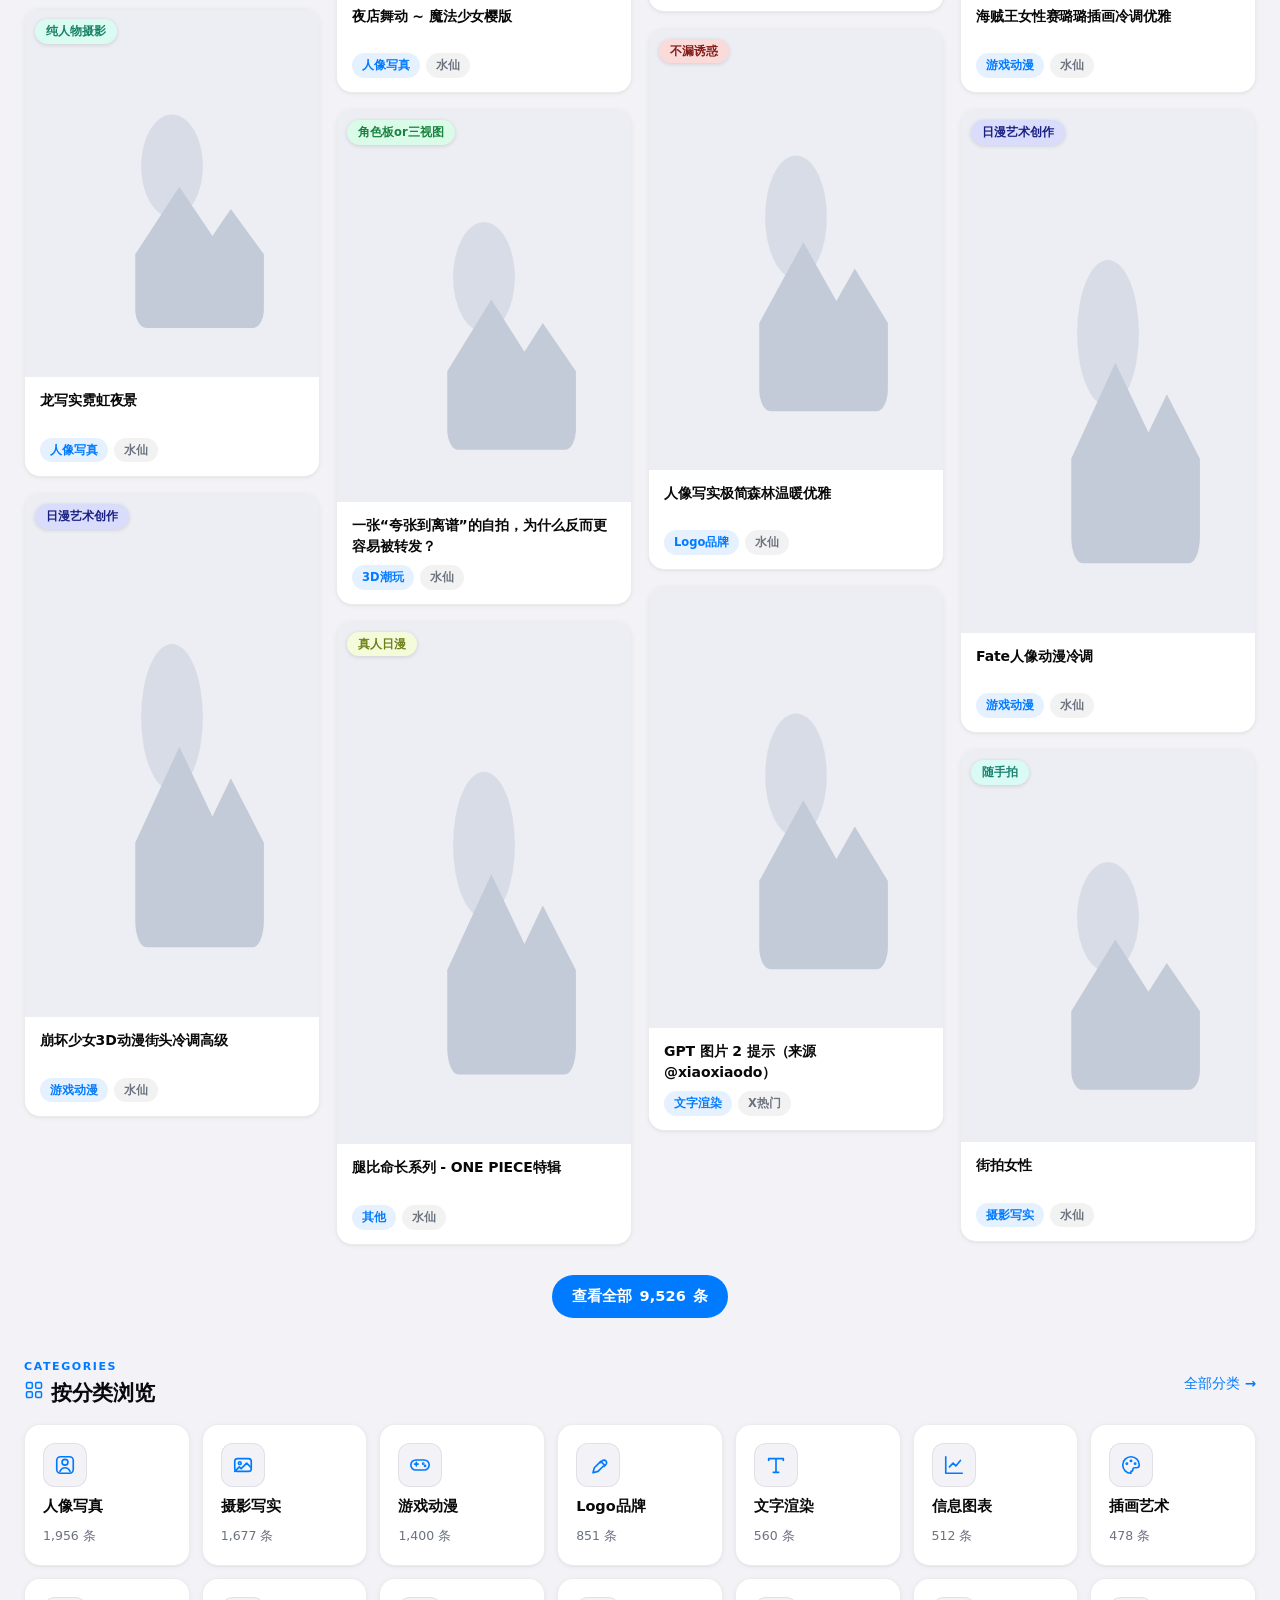
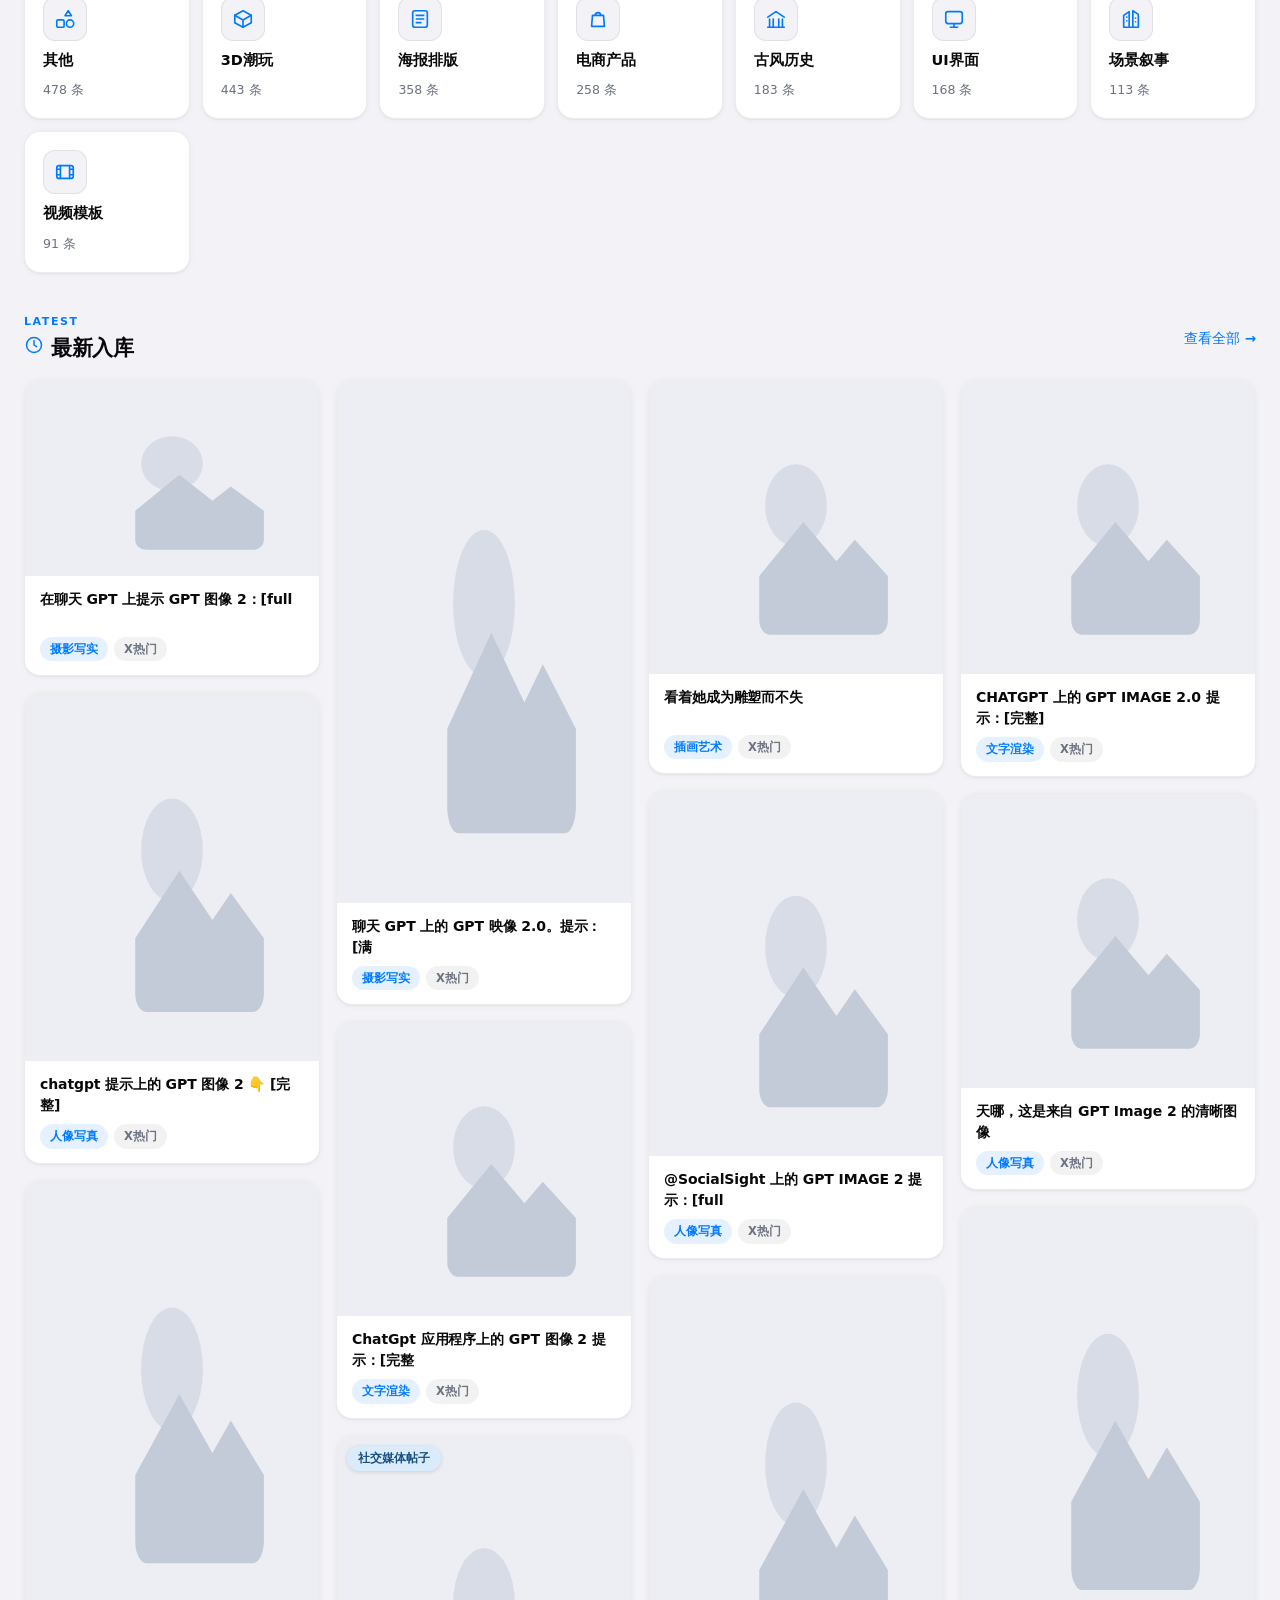
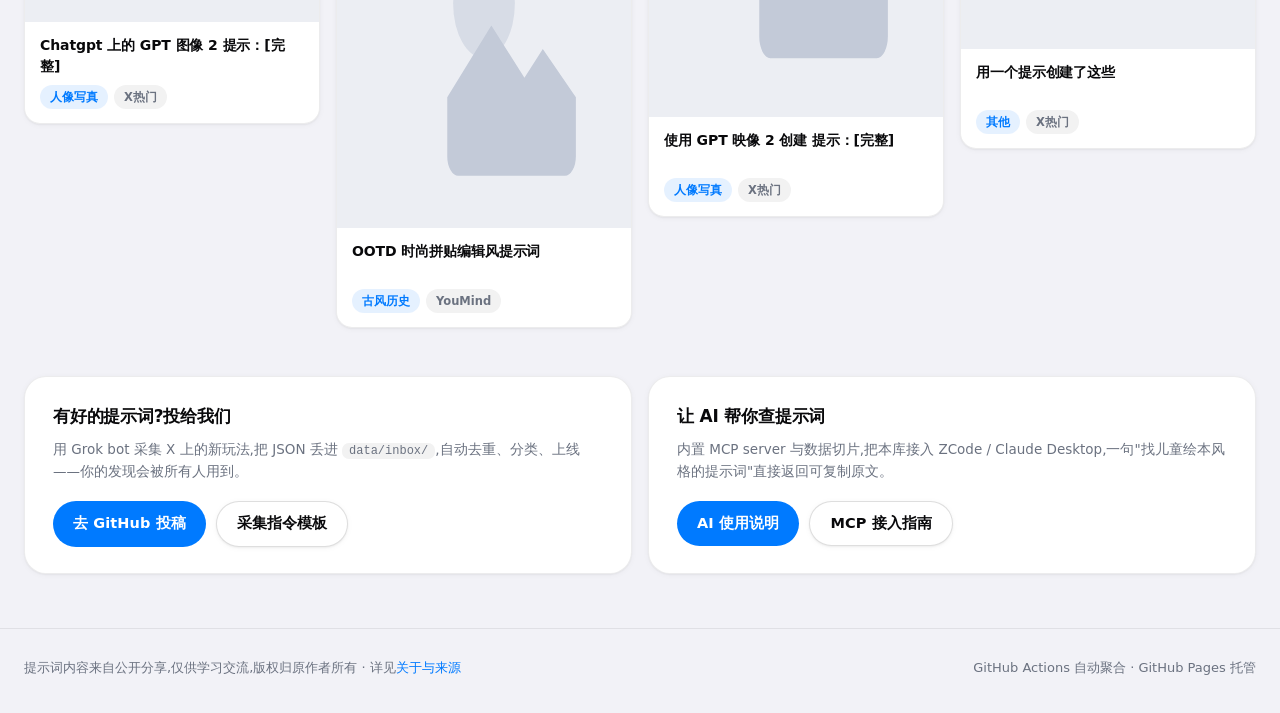
==== commit 00d9a001: "fix: 灯箱推荐区填满底部——grid 行高 minmax(0,1fr) 锁定 + 显示时用 flex(内联 block 覆盖 bug) - .box 加 grid-template-rows:mi" ====
--- a/index.html
+++ b/index.html
@@ -5,7 +5,7 @@
   <meta name="viewport" content="width=device-width, initial-scale=1.0">
   <title>提示词画廊 · GPT Image 2 精选提示词聚合</title>
   <meta name="description" content="多渠道聚合的 GPT Image 2 提示词画廊:精选案例、分类导航、一键复制,支持 AI 检索。">
-  <link rel="stylesheet" href="assets/css/style.css?v=18">
+  <link rel="stylesheet" href="assets/css/style.css?v=22">
 </head>
 <body data-page="home">
   <header class="site-header">
@@ -127,10 +127,10 @@
     </div>
   </footer>
 
-  <script src="settings.js?v=18"></script>
-  <script src="settings.local.js?v=18"></script>
-  <script src="assets/js/data-loader.js?v=18"></script>
-  <script src="assets/js/app.js?v=18"></script>
-  <script src="assets/js/home.js?v=18"></script>
+  <script src="settings.js?v=22"></script>
+  <script src="settings.local.js?v=22"></script>
+  <script src="assets/js/data-loader.js?v=22"></script>
+  <script src="assets/js/app.js?v=22"></script>
+  <script src="assets/js/home.js?v=22"></script>
 </body>
 </html>
--- a/assets/css/style.css
+++ b/assets/css/style.css
@@ -467,7 +467,9 @@
 [data-theme="dark"] .lightbox { background: rgba(0, 0, 0, 0.55); }
 .lightbox.open { display: flex; align-items: center; justify-content: center; padding: 24px; }
 .lightbox .box {
-  display: grid; grid-template-columns: minmax(0, 1.2fr) minmax(330px, 1fr); gap: 0;
+  display: grid; grid-template-columns: minmax(0, 1.2fr) minmax(330px, 1fr);
+  grid-template-rows: minmax(0, 1fr);   /* 行高锁死面板高,让列内滚动接管 */
+  gap: 0;
   width: min(1200px, 96vw); max-height: 92vh; position: relative;
   background: var(--card); border-radius: var(--radius-lg);
   overflow: hidden; box-shadow: var(--shadow-lg);
@@ -497,7 +499,7 @@
 }
 .lightbox .img-side img.lb-thumb:hover, .lb-thumb:hover { opacity: 1; }
 .lightbox .img-side img.lb-thumb.on, .lb-thumb.on { border-color: var(--blue); opacity: 1; }
-.lightbox .txt-side { padding: 30px 28px 24px; overflow-y: auto; display: flex; flex-direction: column; gap: 13px; }
+.lightbox .txt-side { min-height: 0; padding: 30px 28px 24px; overflow-y: auto; display: flex; flex-direction: column; gap: 13px; }
 .lightbox .txt-side h3 {
   margin: 0; font-size: 19px; line-height: 1.45; font-weight: 750; letter-spacing: -0.2px;
   display: -webkit-box; -webkit-line-clamp: 3; -webkit-box-orient: vertical; overflow: hidden;
@@ -515,28 +517,35 @@
 }
 .lightbox .lb-actions { display: flex; flex-wrap: wrap; gap: 10px; }
 .lightbox .lb-actions .btn { padding: 10px 18px; }
-.lb-related { border-top: 1px solid var(--border); margin-top: 14px; padding-top: 14px; }
-.lb-rel-head { font-size: 13px; font-weight: 700; margin-bottom: 10px; }
-.lb-rel-head .lb-rel-cat { color: var(--muted-fg); font-weight: 550; margin-left: 6px; }
-/* 纵向滚动的双列瀑布流(JS 分列,内容只向下生长) */
+/* 推荐区:填满文字面板剩余高度,内部滚动 */
+.lb-related {
+  border-top: 1px solid var(--border); margin-top: 14px; padding-top: 14px;
+  display: flex; flex-direction: column; flex: 1 1 300px; min-height: 0;
+}
+.lb-rel-head { display: flex; align-items: center; gap: 8px; font-size: 13px; font-weight: 700; margin-bottom: 10px; flex: none; }
+.lb-rel-sep { color: var(--faint-fg); }
+.lb-rel-head .lb-rel-cat { color: var(--muted-fg); font-weight: 550; }
+/* 纵向滚动的双列瀑布流(JS 分列,内容只向下生长);卡片统一 3:4 裁切保证列底齐平 */
 .lb-rel-row {
+  flex: 1 1 auto; min-height: 0;
   display: flex; gap: 10px; align-items: flex-start;
-  max-height: 340px; overflow-y: auto; padding-right: 4px;
+  overflow-y: auto; padding: 3px 4px 3px 0;   /* 顶部余量防 hover 边框裁切 */
 }
 .lb-rel-row::-webkit-scrollbar { width: 6px; }
 .lb-rel-row::-webkit-scrollbar-thumb { background: rgba(24,24,27,0.18); border-radius: 999px; }
-.lb-rel-row .m-col { flex: 1 1 0; min-width: 0; display: flex; flex-direction: column; gap: 10px; }
+.lb-rel-row .m-col { flex: 1 1 0; min-width: 0; display: flex; flex-direction: column; gap: 12px; }
 .lb-rel-card {
   display: block; width: 100%;
   border: 1px solid var(--border); border-radius: 12px;
   overflow: hidden; cursor: pointer; background: var(--card); padding: 0; text-align: left;
-  transition: border-color 0.15s, transform 0.15s;
-}
-.lb-rel-card:hover { border-color: var(--blue); transform: translateY(-2px); }
-.lb-rel-card img { width: 100%; display: block; background: var(--bg); }
+  transition: border-color 0.15s, box-shadow 0.15s;
+}
+.lb-rel-card:hover { border-color: var(--blue); box-shadow: var(--shadow-sm); }
+.lb-rel-card img { width: 100%; aspect-ratio: 3 / 4; object-fit: cover; display: block; background: var(--bg); }
 .lb-rel-title {
-  display: -webkit-box; -webkit-line-clamp: 2; -webkit-box-orient: vertical; overflow: hidden;
-  padding: 6px 9px 9px; font-size: 11.5px; line-height: 1.45; color: var(--fg); font-weight: 600;
+  display: block; overflow: hidden; text-overflow: ellipsis; white-space: nowrap;
+  padding: 8px 10px; font-size: 11.5px; line-height: 1.4; color: var(--fg); font-weight: 600;
+  border-top: 1px solid var(--border);
 }
 
 /* 主图左右切换箭头 */
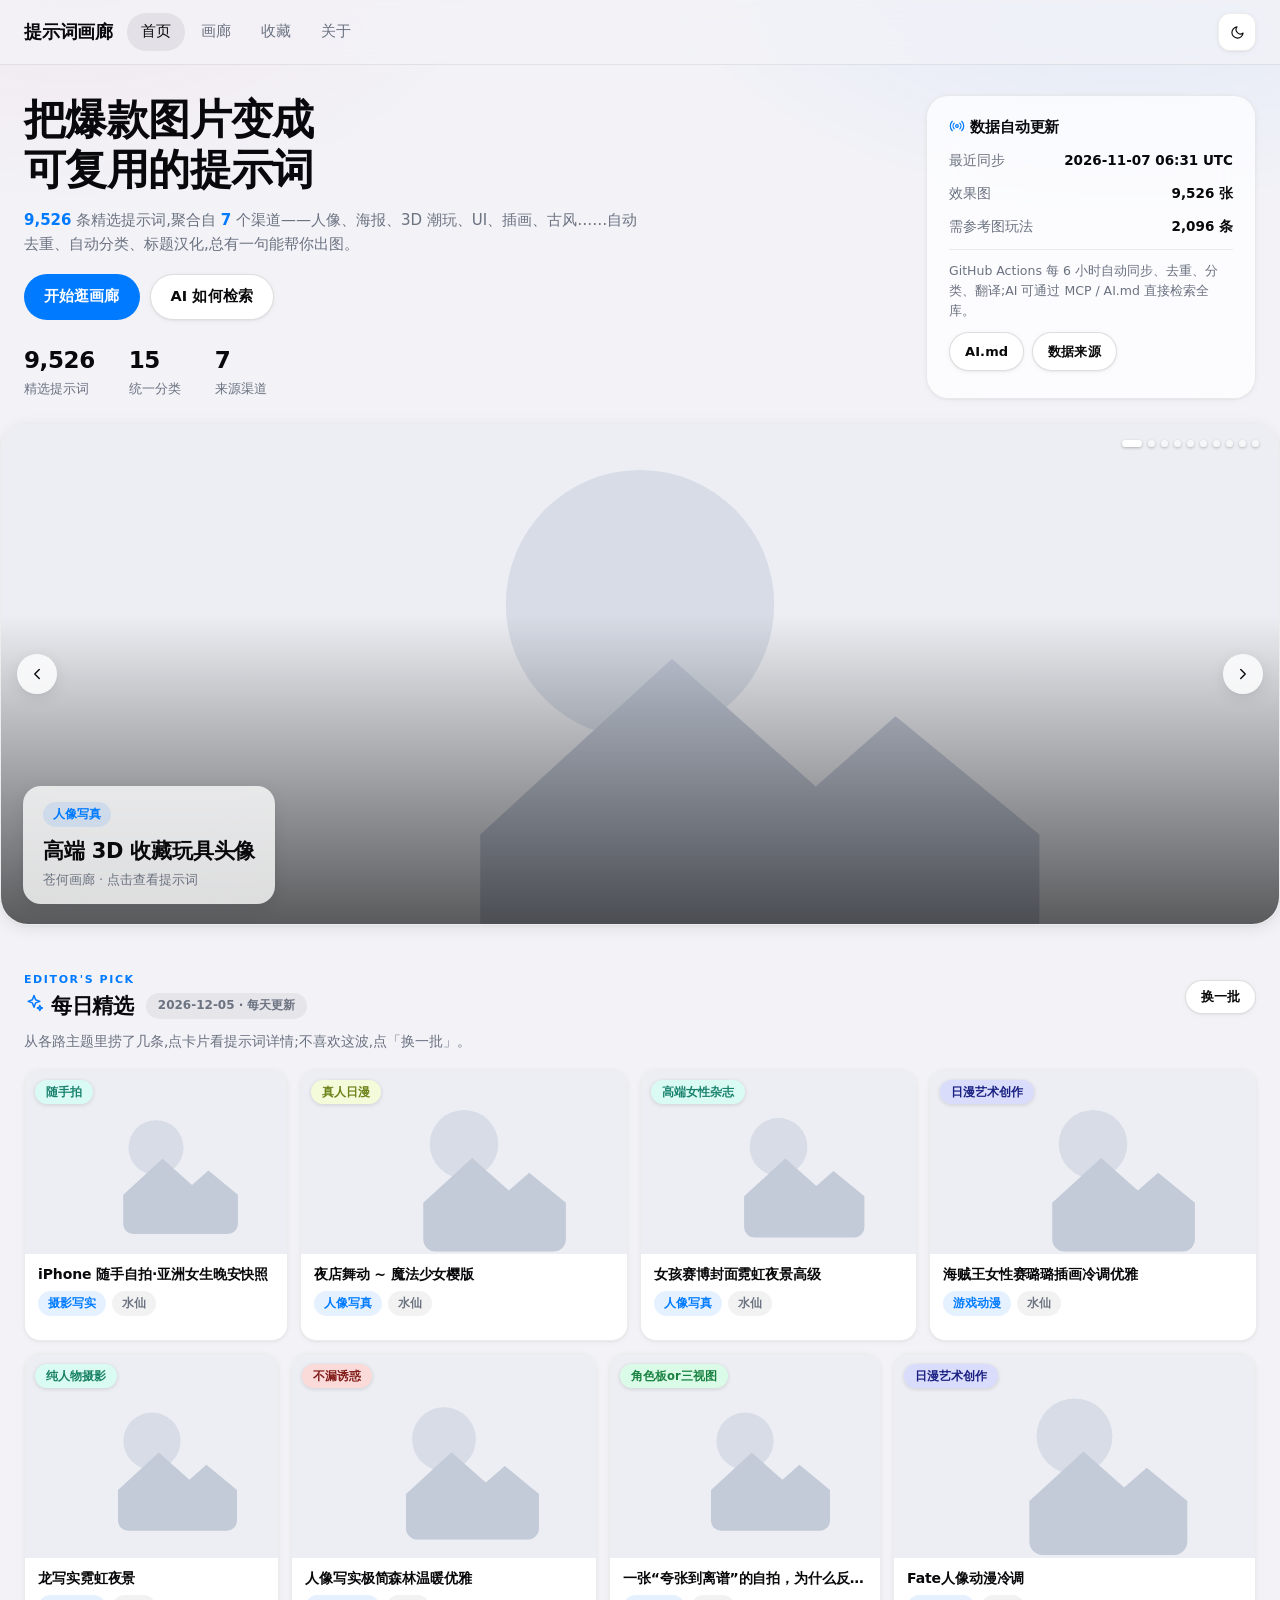
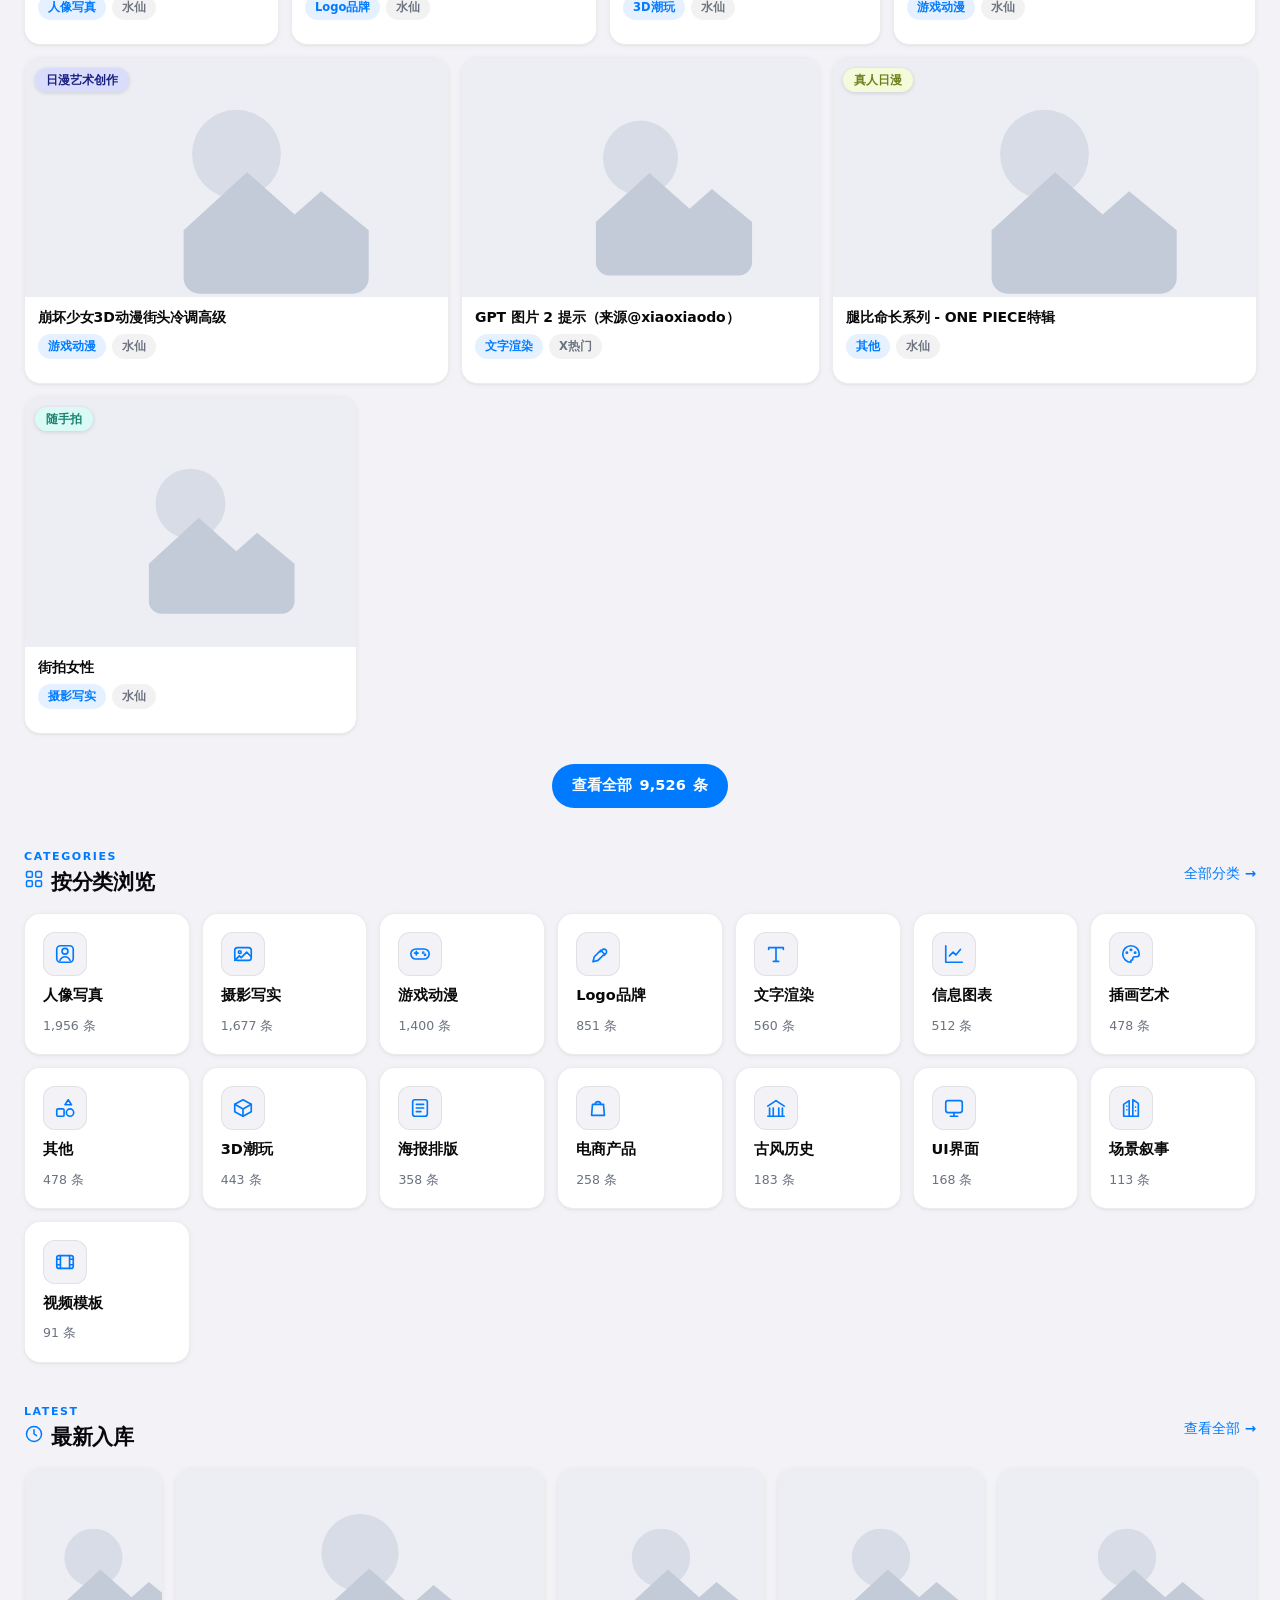
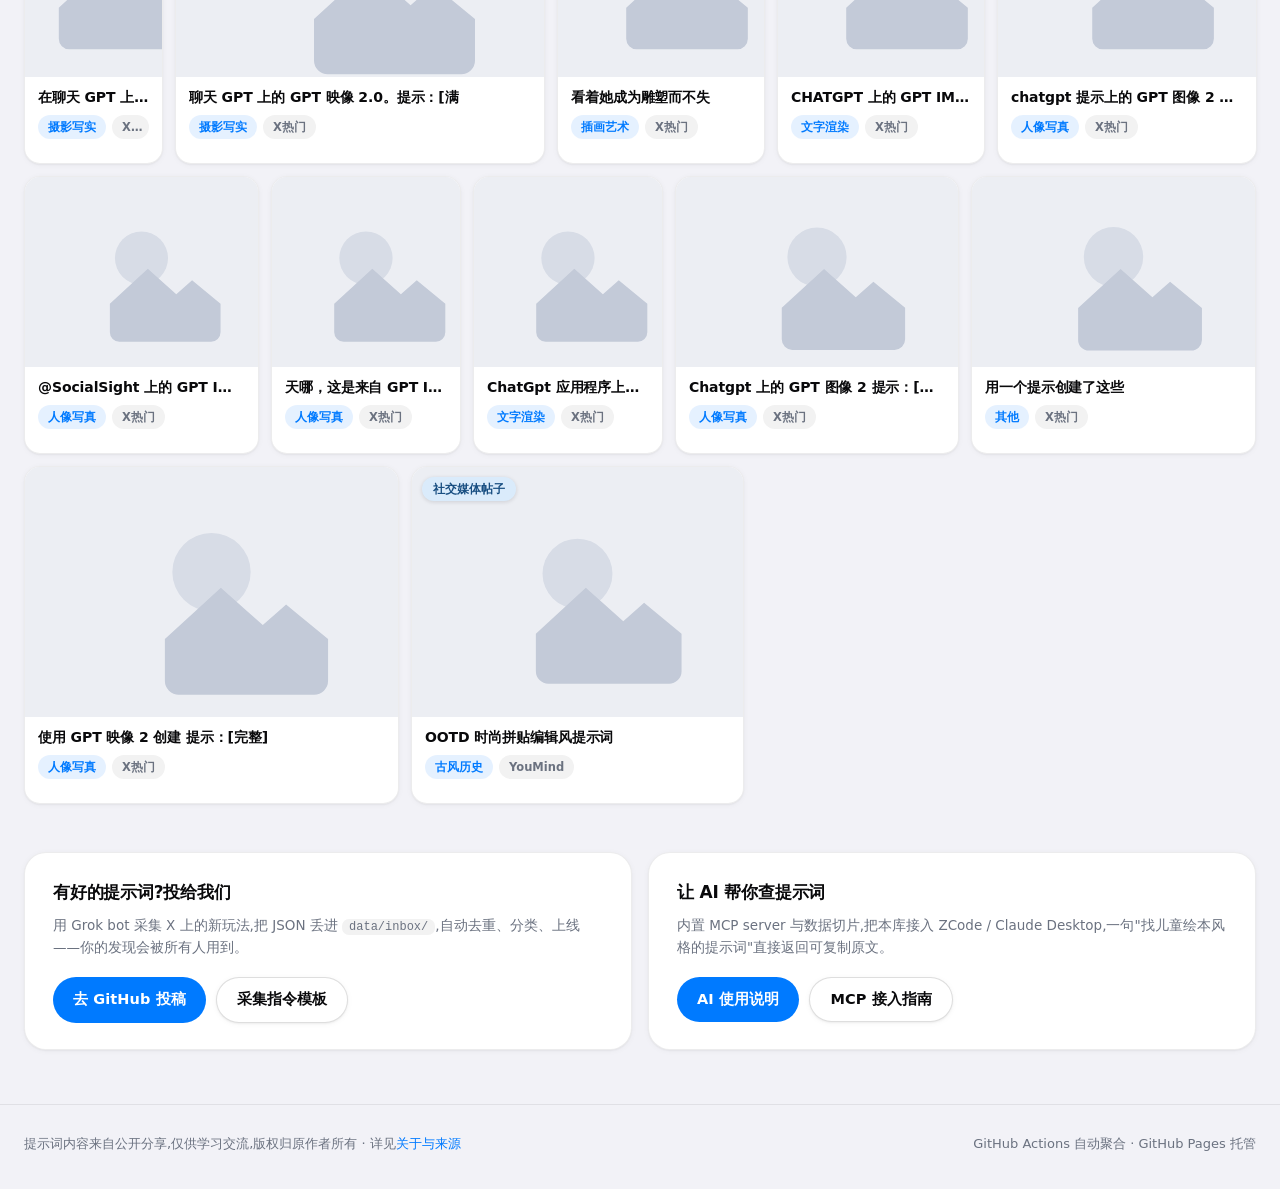
==== commit b998bf54: "feat: 瀑布流升级为 Justified 布局(Google Photos 式行两端对齐) 调研结论:CSS grid-lanes 2026 仍实验性;Masonry.js 等库不解决列式瀑布流 " ====
--- a/index.html
+++ b/index.html
@@ -5,7 +5,7 @@
   <meta name="viewport" content="width=device-width, initial-scale=1.0">
   <title>提示词画廊 · GPT Image 2 精选提示词聚合</title>
   <meta name="description" content="多渠道聚合的 GPT Image 2 提示词画廊:精选案例、分类导航、一键复制,支持 AI 检索。">
-  <link rel="stylesheet" href="assets/css/style.css?v=22">
+  <link rel="stylesheet" href="assets/css/style.css?v=25">
 </head>
 <body data-page="home">
   <header class="site-header">
@@ -127,10 +127,10 @@
     </div>
   </footer>
 
-  <script src="settings.js?v=22"></script>
-  <script src="settings.local.js?v=22"></script>
-  <script src="assets/js/data-loader.js?v=22"></script>
-  <script src="assets/js/app.js?v=22"></script>
-  <script src="assets/js/home.js?v=22"></script>
+  <script src="settings.js?v=25"></script>
+  <script src="settings.local.js?v=25"></script>
+  <script src="assets/js/data-loader.js?v=25"></script>
+  <script src="assets/js/app.js?v=25"></script>
+  <script src="assets/js/home.js?v=25"></script>
 </body>
 </html>
--- a/assets/css/style.css
+++ b/assets/css/style.css
@@ -316,9 +316,10 @@
 .stats-bar .item .num { font-size: 26px; font-weight: 800; letter-spacing: -0.5px; color: var(--fg); }
 .stats-bar .item .lbl { color: var(--muted-fg); font-size: 12.5px; }
 
-/* ---------- 瀑布流(JS masonry:最短列分配,底部紧凑) ---------- */
-.waterfall { display: flex; gap: 16px; align-items: flex-start; margin-top: 8px; }
-.waterfall .m-col { flex: 1 1 0; min-width: 0; display: flex; flex-direction: column; gap: 16px; }
+/* ---------- Justified 网格(Google Photos 式:行内两端对齐,行底天然齐平) ---------- */
+.waterfall { margin-top: 8px; }
+.j-row { display: flex; gap: 12px; margin-bottom: 12px; align-items: flex-start; }
+.j-row .card { flex: 0 0 auto; }   /* 宽度由 JS 按行高×宽高比给定 */
 .card {
   background: var(--card); border: 1px solid var(--border);
   border-radius: var(--radius); overflow: hidden; cursor: pointer;
@@ -326,9 +327,10 @@
   transition: transform 0.18s, box-shadow 0.18s, opacity 0.4s;
 }
 .card:hover { transform: translateY(-3px); box-shadow: var(--shadow-md); }
-.card .thumb { position: relative; background: var(--bg); min-height: 120px; overflow: hidden; }
+.card .thumb { position: relative; background: var(--bg); overflow: hidden; }
 .card .thumb img {
-  width: 100%; opacity: 0; transition: opacity 0.35s ease, transform 0.4s cubic-bezier(0.32, 0.72, 0, 1);
+  width: 100%; height: 100%; object-fit: cover;
+  opacity: 0; transition: opacity 0.35s ease, transform 0.4s cubic-bezier(0.32, 0.72, 0, 1);
 }
 .card .thumb img.ok { opacity: 1; }
 .card:hover .thumb img { transform: scale(1.035); }
@@ -359,13 +361,13 @@
 [data-theme="dark"] .sub-badge {
   background: hsl(var(--sb-h) 45% 20% / 0.9); color: hsl(var(--sb-h) 80% 78%);
 }
-.card .body { padding: 13px 15px 14px; }
+/* Justified 行内卡片:文字区定高(标题 1 行 + meta 1 行),保证整行底边齐平 */
+.card .body { padding: 10px 13px 11px; height: 86px; overflow: hidden; }
 .card .title {
-  font-size: 14px; font-weight: 620; margin: 0 0 8px; line-height: 1.5; letter-spacing: -0.1px;
-  display: -webkit-box; -webkit-line-clamp: 2; -webkit-box-orient: vertical; overflow: hidden;
-  min-height: 2.85em; color: var(--fg);
-}
-.card .meta { display: flex; flex-wrap: wrap; gap: 6px; align-items: center; }
+  font-size: 14px; font-weight: 620; margin: 0 0 7px; line-height: 1.45; letter-spacing: -0.1px;
+  white-space: nowrap; overflow: hidden; text-overflow: ellipsis; color: var(--fg);
+}
+.card .meta { display: flex; gap: 6px; align-items: center; overflow: hidden; }
 .chip {
   font-size: 11.5px; font-weight: 600; padding: 3px 10px; border-radius: 999px;
   background: rgba(24, 24, 27, 0.055); color: var(--muted-fg); border: none;
@@ -485,20 +487,25 @@
   background: var(--bg); display: flex; flex-direction: column; align-items: center; justify-content: center;
   min-height: 300px; max-height: 92vh; overflow: hidden;
 }
-.lightbox .img-side img { width: 100%; height: auto; max-height: 80vh; object-fit: contain; }
+.lightbox .img-side img {
+  width: 100%; height: auto; max-height: 80vh; object-fit: contain; display: block;
+  transition: opacity 0.2s ease;
+}
+.lightbox .img-side img.lb-loading { opacity: 0.3; }
 .lb-thumbs {
   display: flex; gap: 8px; padding: 8px 10px 12px; overflow-x: auto; justify-content: center;
   width: 100%; box-sizing: border-box;
 }
-.lightbox .img-side img.lb-thumb,
 .lb-thumb {
-  width: 58px; height: 58px; max-height: 58px; object-fit: cover; border-radius: 8px;
-  flex: none; padding: 0; display: block;
-  border: 2px solid rgba(24, 24, 27, 0.18); cursor: pointer; opacity: 0.55;
-  transition: opacity 0.15s, border-color 0.15s;
-}
-.lightbox .img-side img.lb-thumb:hover, .lb-thumb:hover { opacity: 1; }
-.lightbox .img-side img.lb-thumb.on, .lb-thumb.on { border-color: var(--blue); opacity: 1; }
+  width: 58px; height: 58px; flex: none; padding: 0; cursor: pointer;
+  border: 2px solid rgba(24, 24, 27, 0.18); border-radius: 10px; background: var(--bg);
+  overflow: hidden; opacity: 0.6; transition: opacity 0.15s, border-color 0.15s;
+  display: flex; align-items: center; justify-content: center;
+}
+.lb-thumb img { width: 100%; height: 100%; object-fit: cover; display: block; user-select: none; }
+.lb-thumb:hover { opacity: 1; }
+.lb-thumb.on { border-color: var(--blue); opacity: 1; }
+.lb-thumb.dead { display: none; }
 .lightbox .txt-side { min-height: 0; padding: 30px 28px 24px; overflow-y: auto; display: flex; flex-direction: column; gap: 13px; }
 .lightbox .txt-side h3 {
   margin: 0; font-size: 19px; line-height: 1.45; font-weight: 750; letter-spacing: -0.2px;
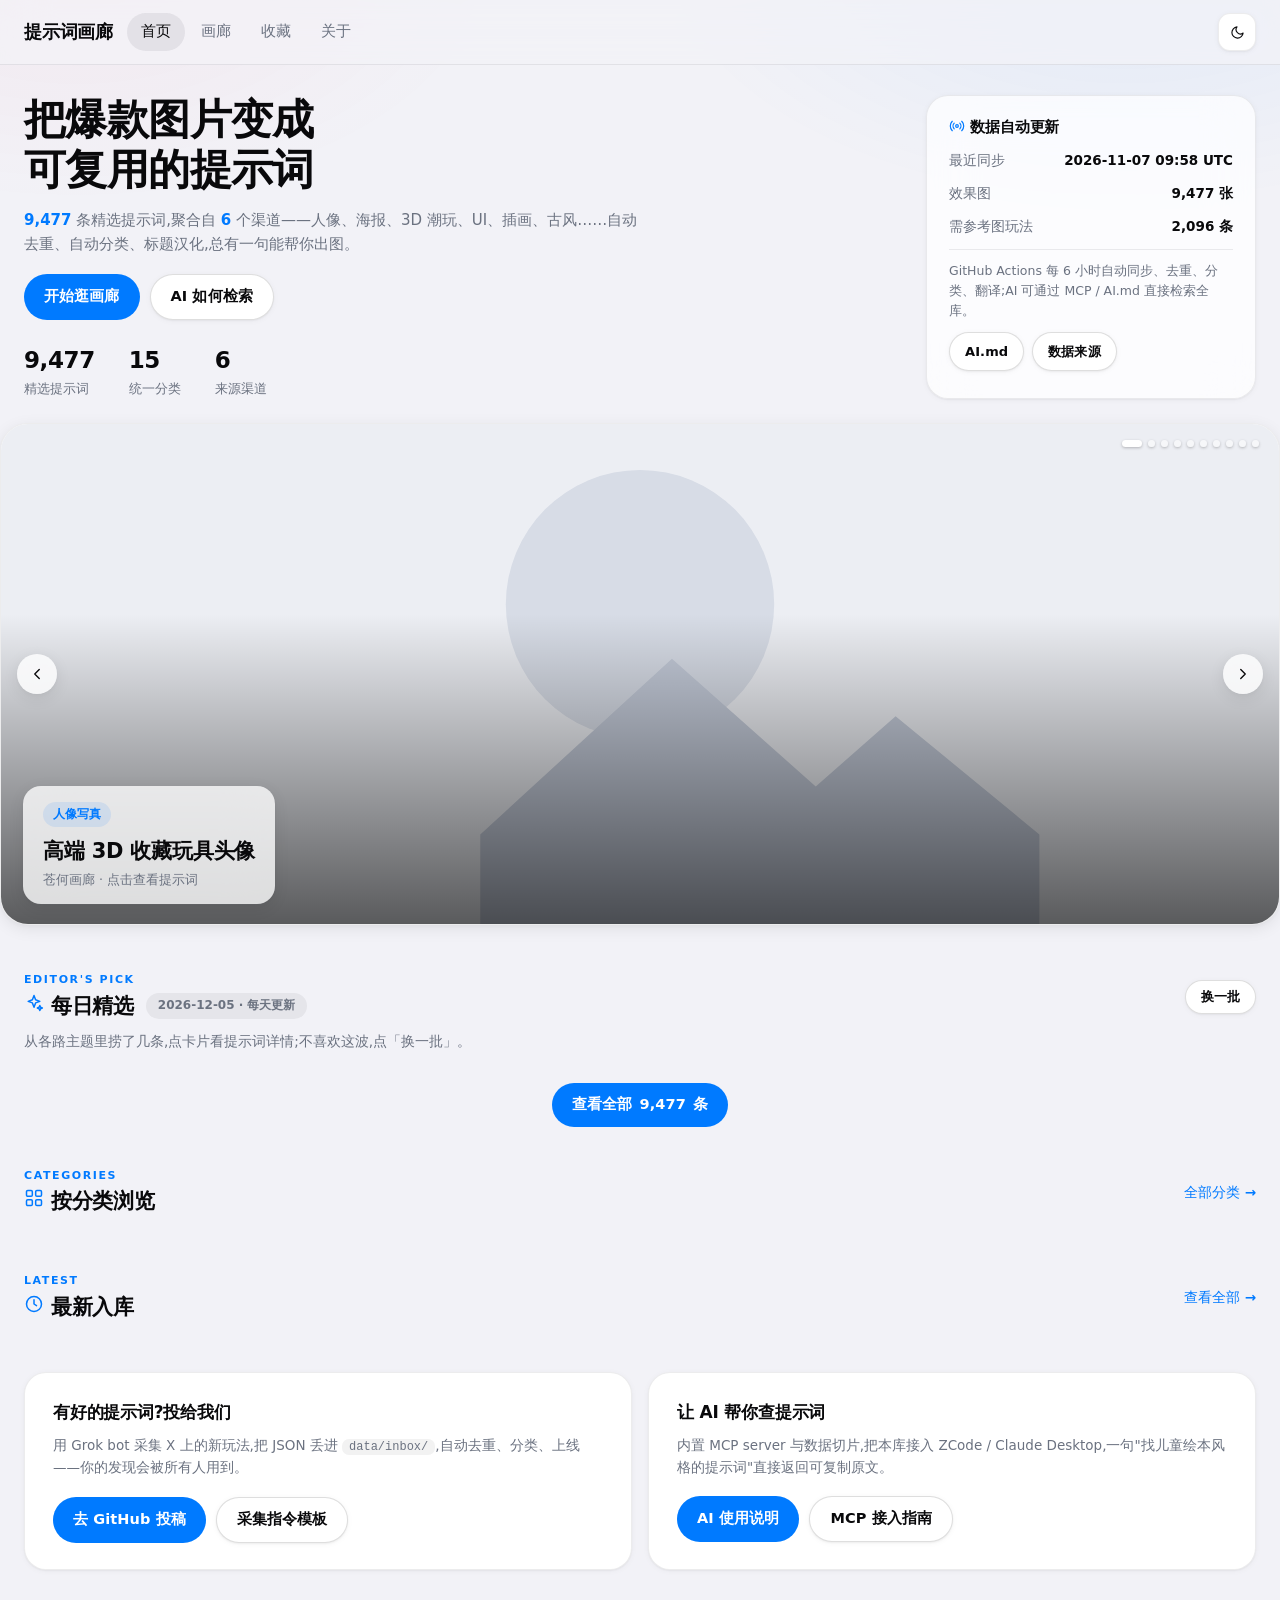
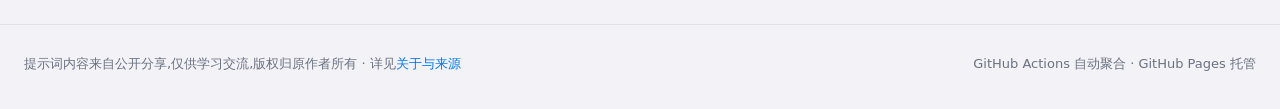
==== commit 24af8b39: "data: AI 标题 3810 条全量合并 + gptimage2 快照恢复(2717)+ 校验通过 - 中文标题覆盖 100%(9477/9477),残余混同 0 - 来源行移除后 Justifi" ====
--- a/index.html
+++ b/index.html
@@ -5,7 +5,7 @@
   <meta name="viewport" content="width=device-width, initial-scale=1.0">
   <title>提示词画廊 · GPT Image 2 精选提示词聚合</title>
   <meta name="description" content="多渠道聚合的 GPT Image 2 提示词画廊:精选案例、分类导航、一键复制,支持 AI 检索。">
-  <link rel="stylesheet" href="assets/css/style.css?v=25">
+  <link rel="stylesheet" href="assets/css/style.css?v=27">
 </head>
 <body data-page="home">
   <header class="site-header">
@@ -127,10 +127,10 @@
     </div>
   </footer>
 
-  <script src="settings.js?v=25"></script>
-  <script src="settings.local.js?v=25"></script>
-  <script src="assets/js/data-loader.js?v=25"></script>
-  <script src="assets/js/app.js?v=25"></script>
-  <script src="assets/js/home.js?v=25"></script>
+  <script src="settings.js?v=27"></script>
+  <script src="settings.local.js?v=27"></script>
+  <script src="assets/js/data-loader.js?v=27"></script>
+  <script src="assets/js/app.js?v=27"></script>
+  <script src="assets/js/home.js?v=27"></script>
 </body>
 </html>
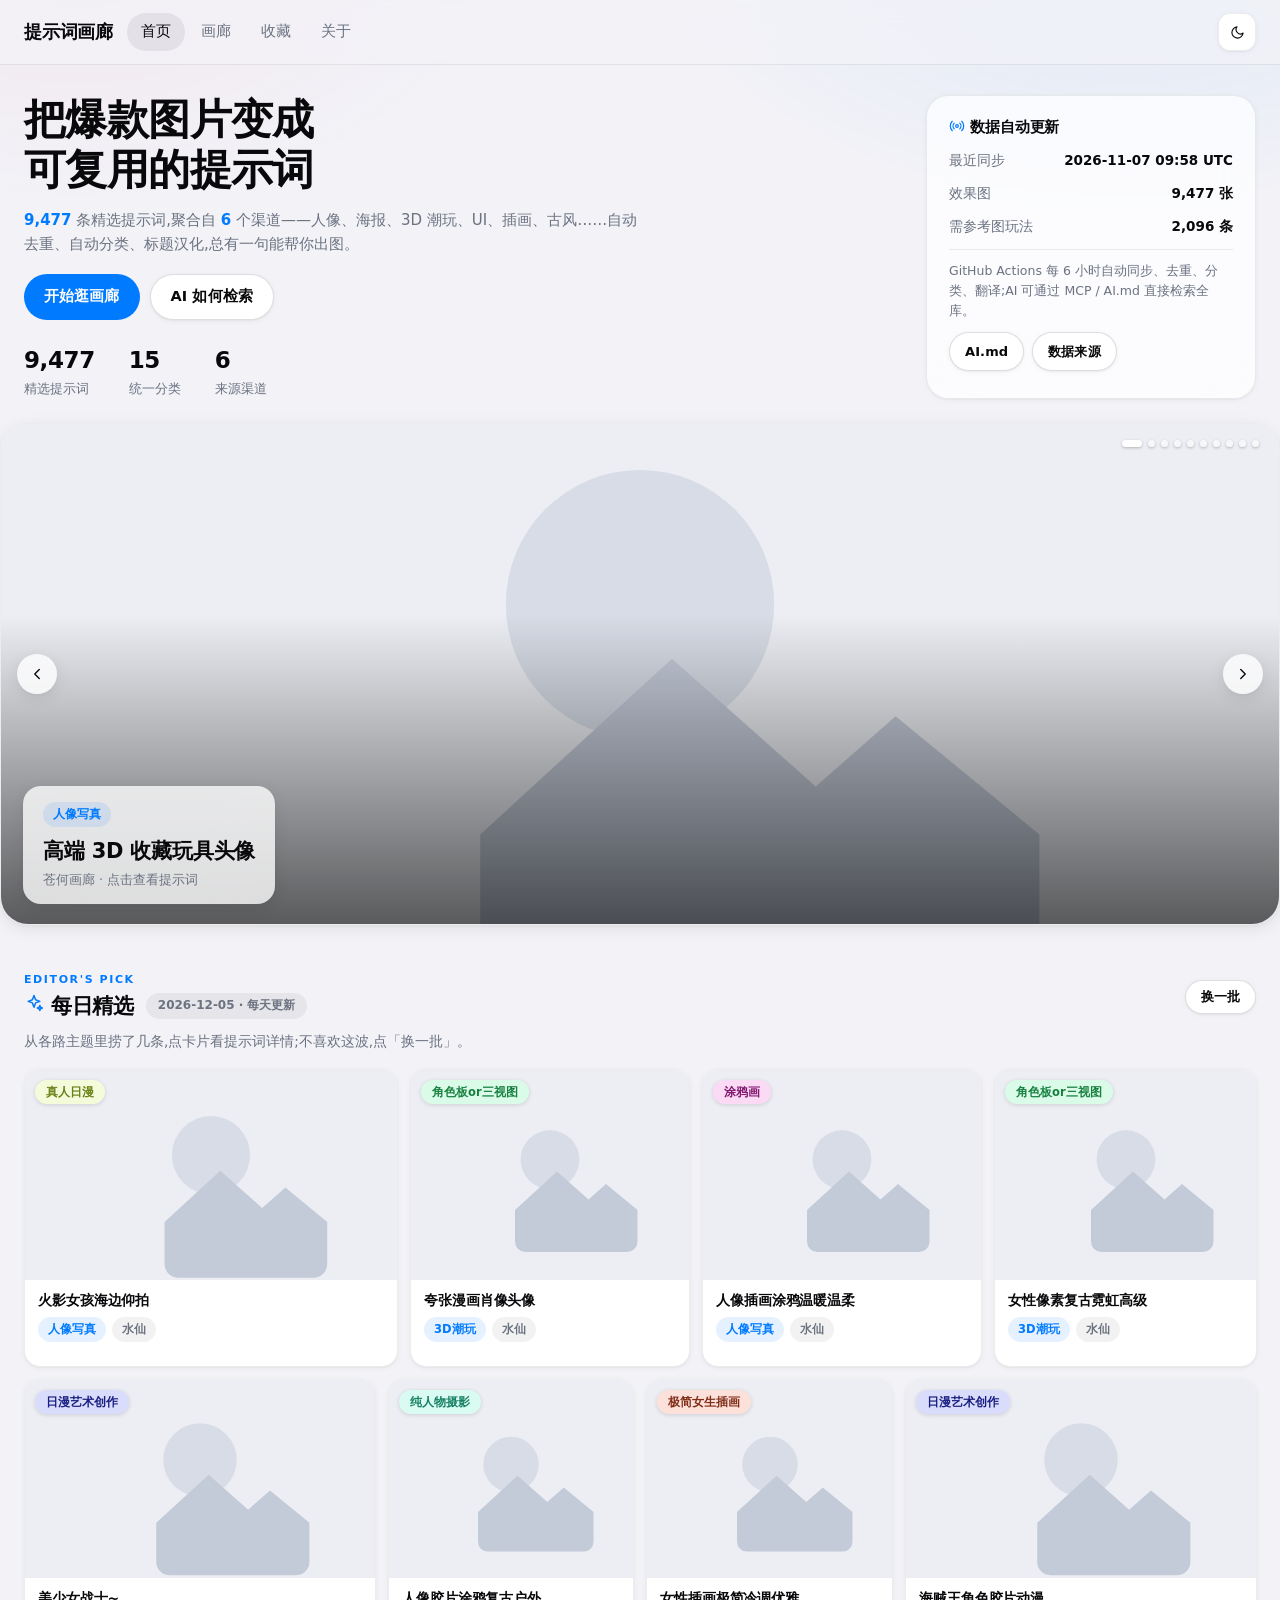
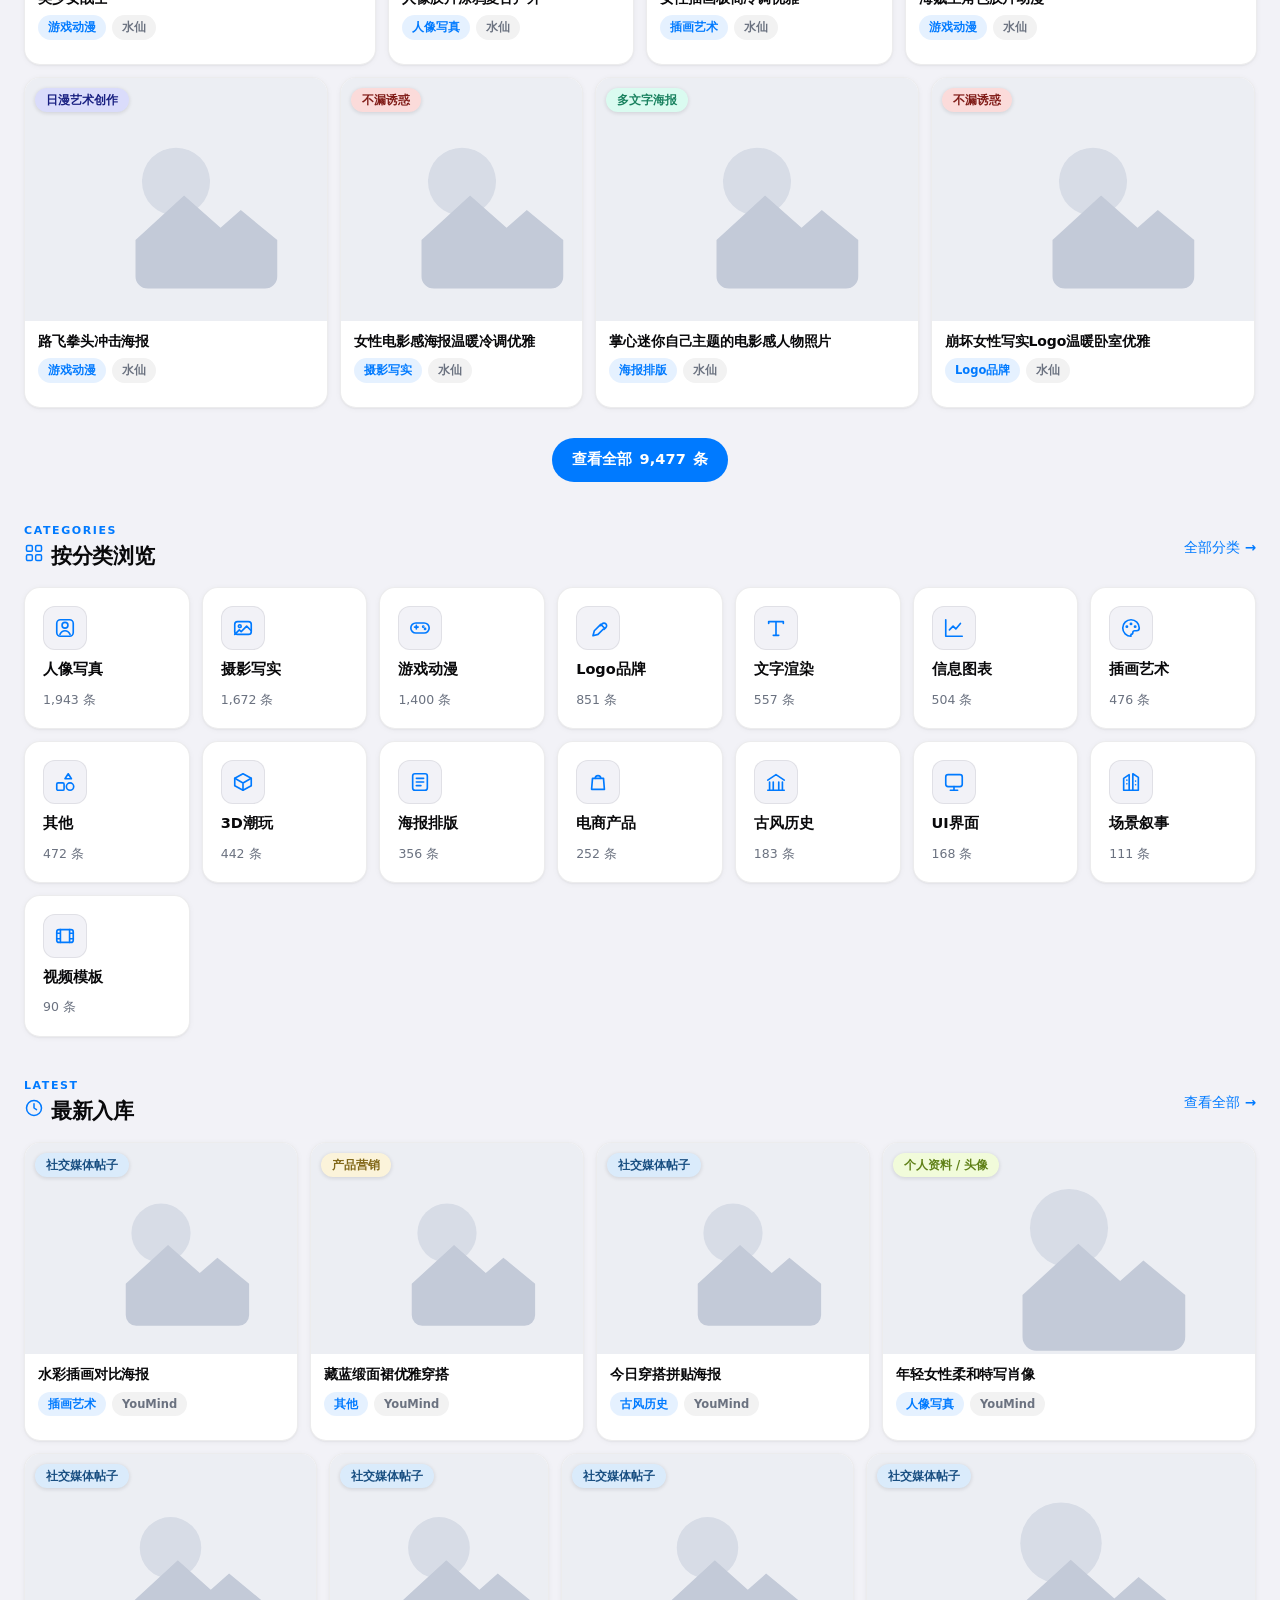
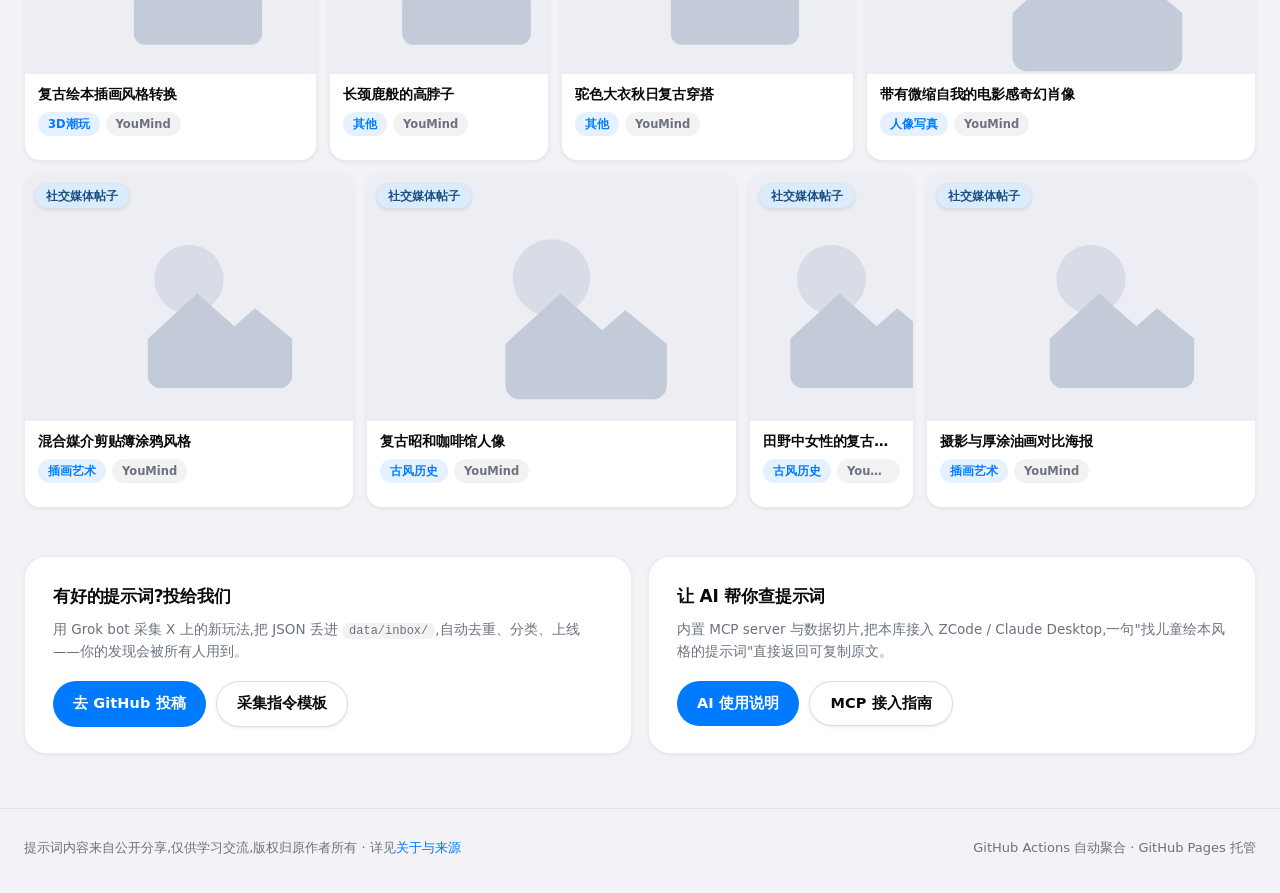
==== commit 716de265: "fix: justifyPlace 解构形状不匹配(均衡分行存条目本身,放置循环仍解构{it,ar})导致网格全空——改用条目直接访问" ====
--- a/index.html
+++ b/index.html
@@ -5,7 +5,7 @@
   <meta name="viewport" content="width=device-width, initial-scale=1.0">
   <title>提示词画廊 · GPT Image 2 精选提示词聚合</title>
   <meta name="description" content="多渠道聚合的 GPT Image 2 提示词画廊:精选案例、分类导航、一键复制,支持 AI 检索。">
-  <link rel="stylesheet" href="assets/css/style.css?v=27">
+  <link rel="stylesheet" href="assets/css/style.css?v=28">
 </head>
 <body data-page="home">
   <header class="site-header">
@@ -127,10 +127,10 @@
     </div>
   </footer>
 
-  <script src="settings.js?v=27"></script>
-  <script src="settings.local.js?v=27"></script>
-  <script src="assets/js/data-loader.js?v=27"></script>
-  <script src="assets/js/app.js?v=27"></script>
-  <script src="assets/js/home.js?v=27"></script>
+  <script src="settings.js?v=28"></script>
+  <script src="settings.local.js?v=28"></script>
+  <script src="assets/js/data-loader.js?v=28"></script>
+  <script src="assets/js/app.js?v=28"></script>
+  <script src="assets/js/home.js?v=28"></script>
 </body>
 </html>
